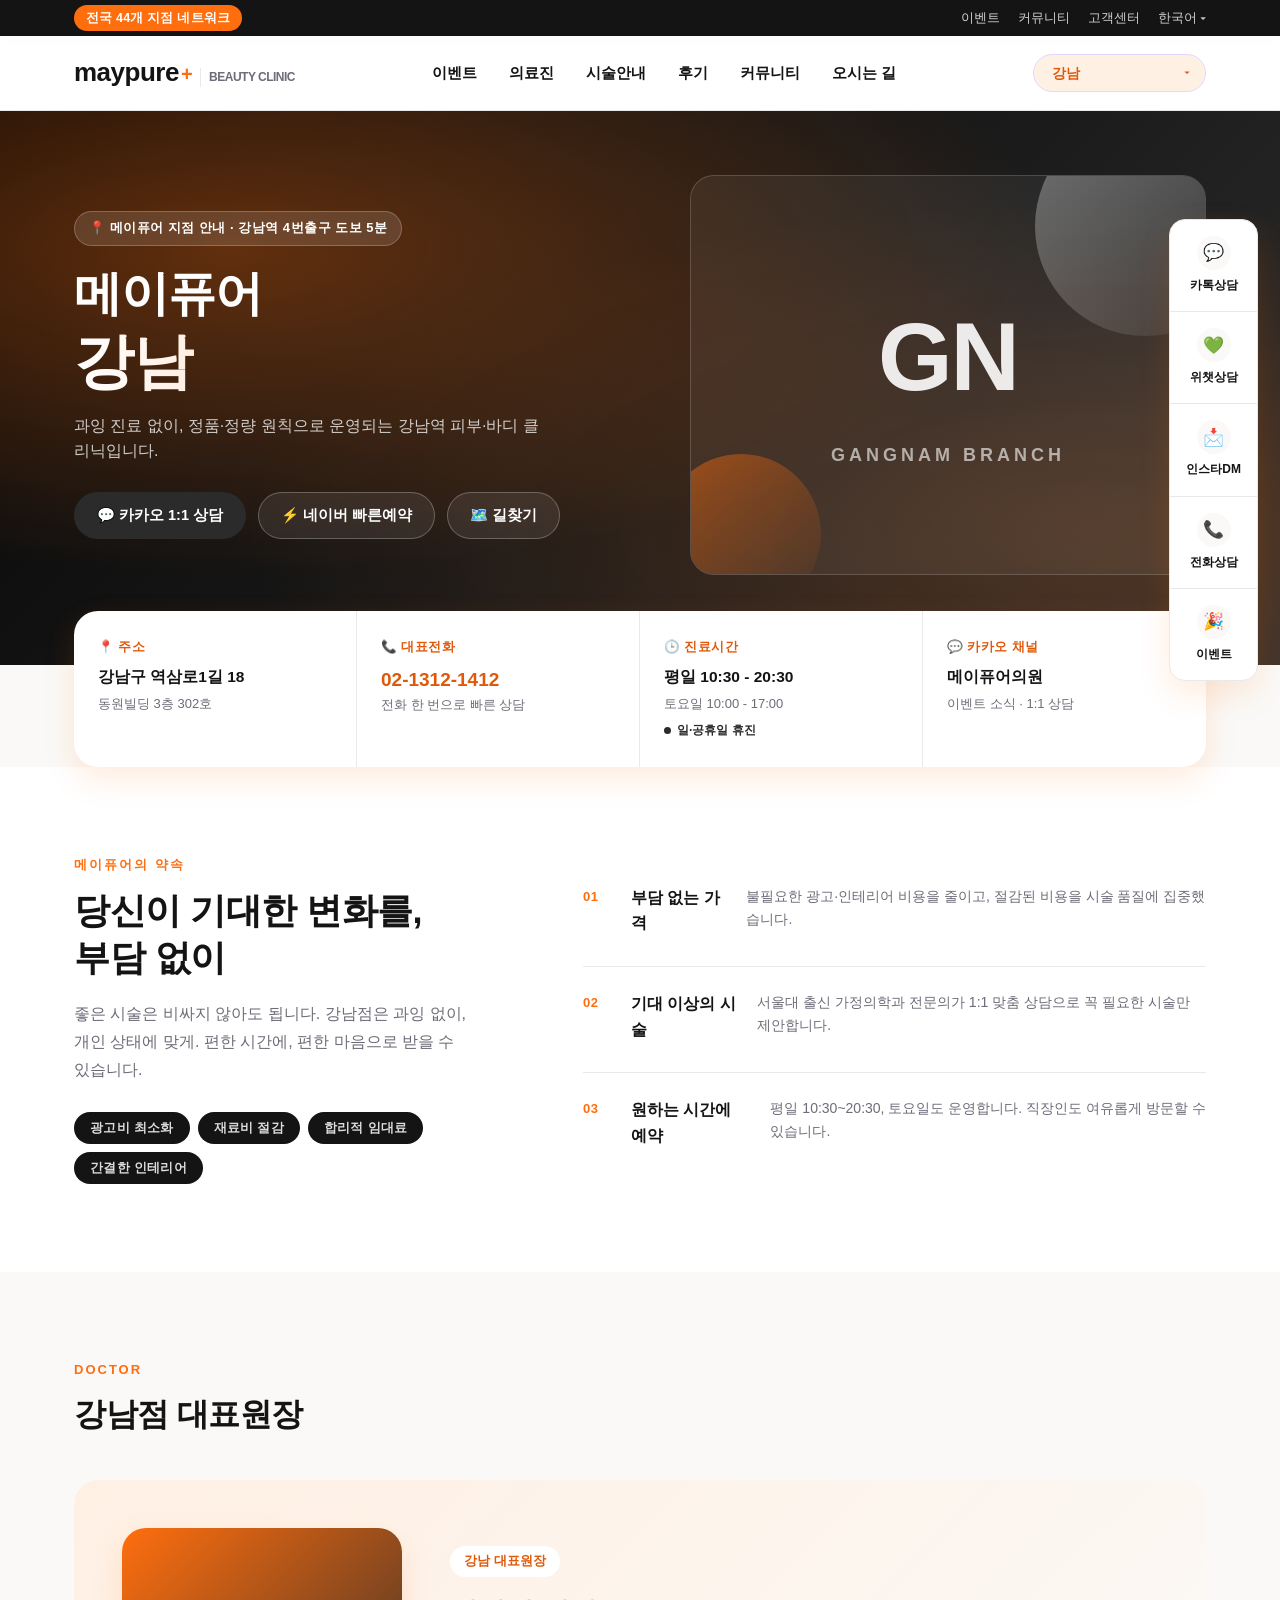
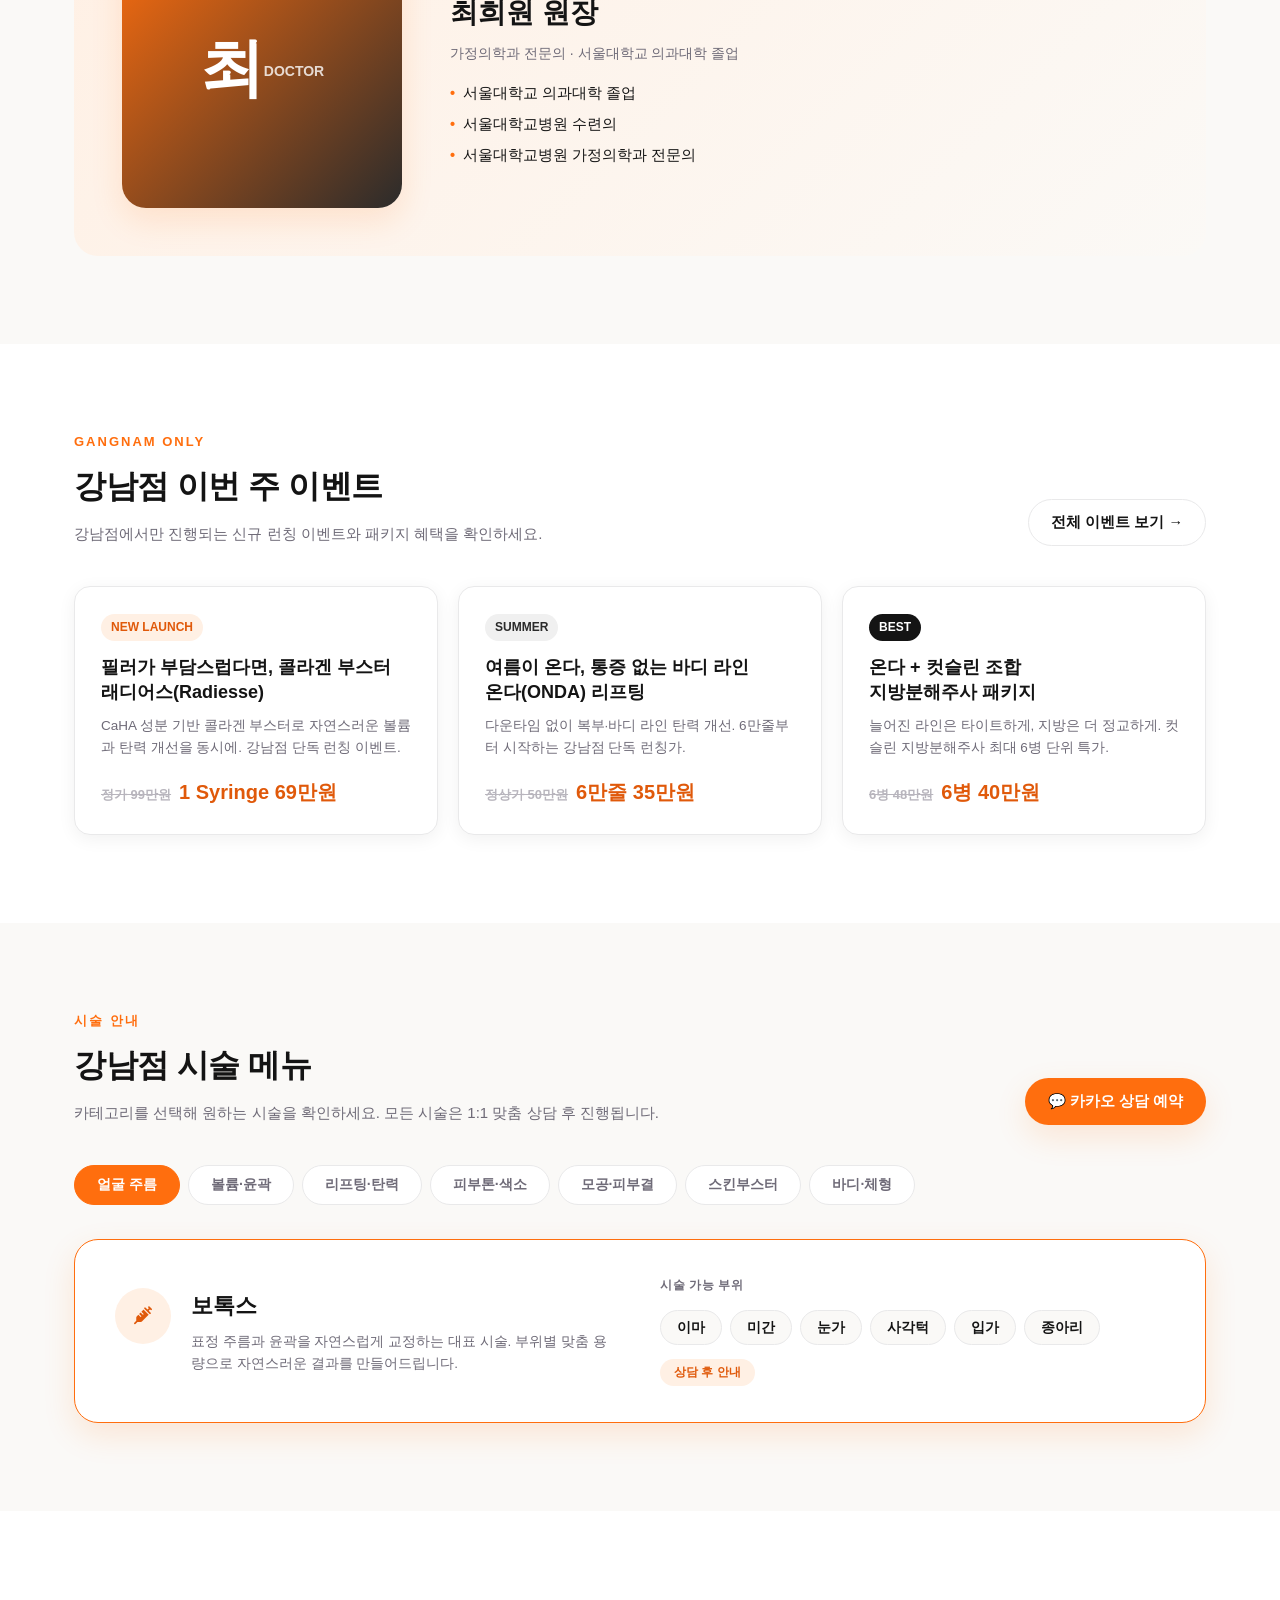
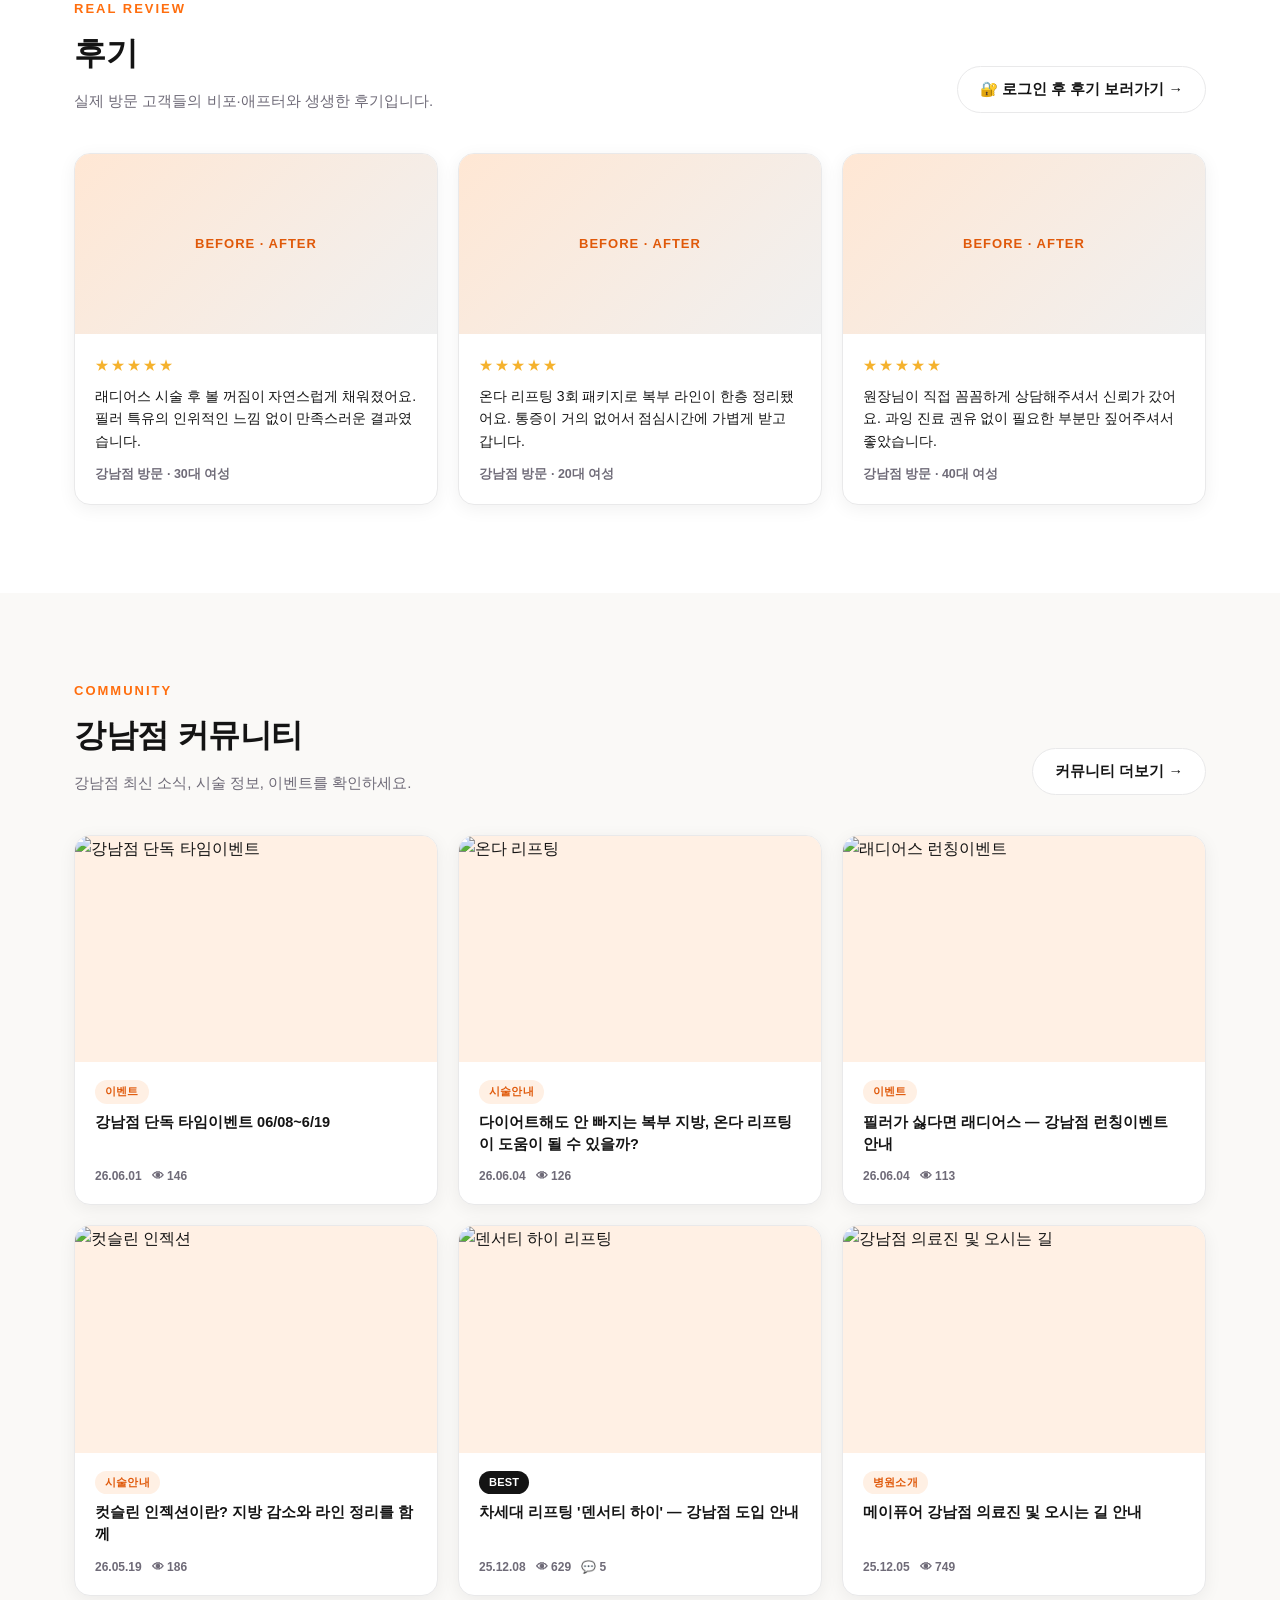
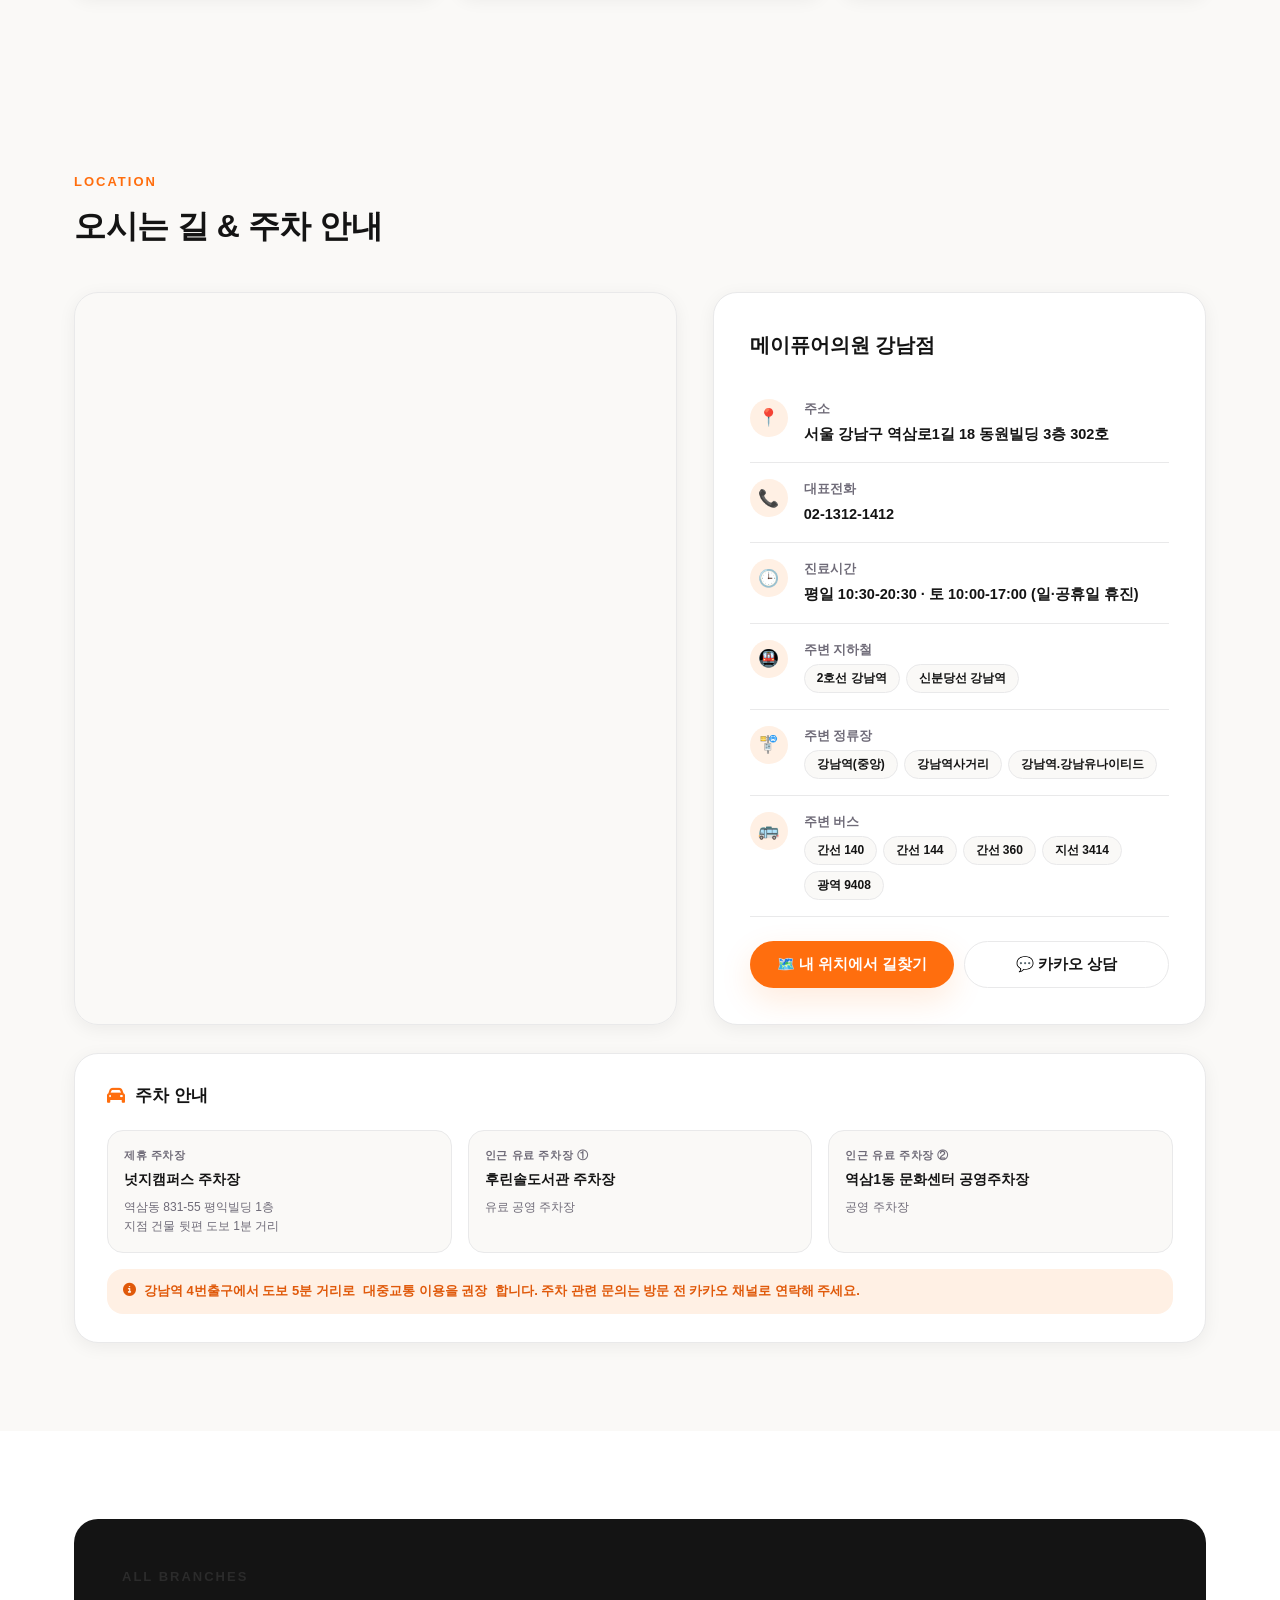
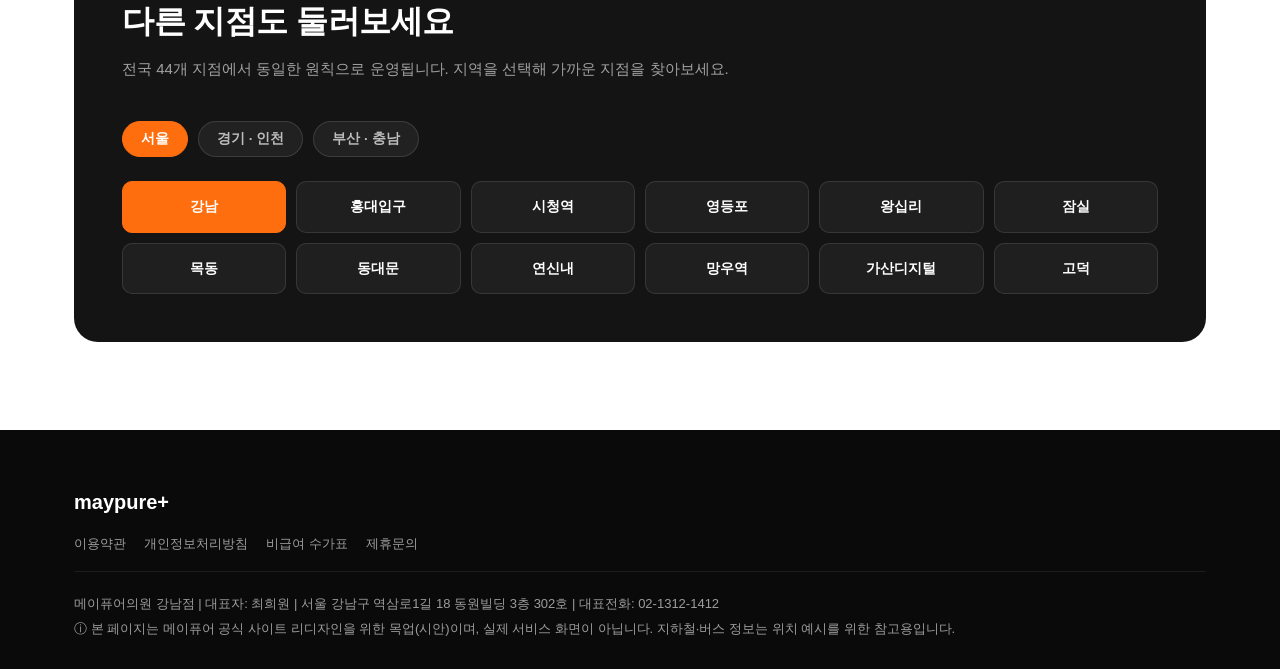
==== gangnam_v4.html @ c97f20d7 "Add maypure Gangnam branch homepage v4" ====
<!DOCTYPE html>
<html lang="ko">
<head>
<meta charset="UTF-8">
<meta name="viewport" content="width=device-width, initial-scale=1.0">
<title>메이퓨어 강남 | maypure+ 지점 안내 (v4)</title>
<link rel="stylesheet" href="https://cdn.jsdelivr.net/gh/orioncactus/pretendard@v1.3.9/dist/web/static/pretendard.css">
<link rel="stylesheet" href="styles.css">
<link rel="stylesheet" href="https://cdnjs.cloudflare.com/ajax/libs/font-awesome/6.5.0/css/all.min.css">
</head>
<body>
<!-- TOP BAR -->
<div class="topbar">
  <div class="wrap">
    <span class="tag">전국 44개 지점 네트워크</span>
    <div class="links">
      <a href="#">이벤트</a>
      <a href="https://www.maypureclinic.com/community/gangnam" target="_blank">커뮤니티</a>
      <a href="#">고객센터</a>
      <a href="#">한국어 ▾</a>
    </div>
  </div>
</div>

<!-- HEADER -->
<header class="site-header">
  <div class="wrap header-inner">
    <a href="https://www.maypureclinic.com/" class="logo">maypure<span class="plus">+</span><small>BEAUTY CLINIC</small></a>
    <nav class="main-nav">
      <a href="#events">이벤트</a>
      <a href="#doctor">의료진</a>
      <a href="#treatments">시술안내</a>
      <a href="#reviews">후기</a>
      <a href="#community">커뮤니티</a>
      <a href="#location">오시는 길</a>
    </nav>
    <div class="header-actions">
      <div class="branch-switcher">
        <select onchange="if(this.value) location.href=this.value;">
          <option value="">강남점 ▾ 다른 지점</option>
          <optgroup label="서울">
            <option value="gangnam_v4.html" selected>강남</option>
            <option value="hongdae_v3.html">홍대입구</option>
            <option value="#">시청역</option>
            <option value="#">영등포</option>
            <option value="#">왕십리</option>
            <option value="#">잠실</option>
            <option value="#">목동</option>
            <option value="#">동대문</option>
            <option value="#">연신내</option>
          </optgroup>
          <optgroup label="경기/인천">
            <option value="#">야탑</option>
            <option value="#">수지</option>
            <option value="#">광교</option>
            <option value="#">하남</option>
          </optgroup>
          <optgroup label="부산 · 충남">
            <option value="#">부산덕천</option>
            <option value="#">천안</option>
          </optgroup>
        </select>
      </div>
    </div>
  </div>
</header>

<!-- SIDE FLOATING ACTION BAR -->
<div class="side-fab">
  <a href="#" class="side-fab-item">
    <span class="side-fab-icon">💬</span>
    <span>카톡상담</span>
  </a>
  <a href="#" class="side-fab-item">
    <span class="side-fab-icon">💚</span>
    <span>위챗상담</span>
  </a>
  <a href="#" class="side-fab-item">
    <span class="side-fab-icon">📩</span>
    <span>인스타DM</span>
  </a>
  <a href="tel:02-1312-1412" class="side-fab-item">
    <span class="side-fab-icon">📞</span>
    <span>전화상담</span>
  </a>
  <a href="#events" class="side-fab-item">
    <span class="side-fab-icon">🎉</span>
    <span>이벤트</span>
  </a>
</div>

<!-- HERO -->
<section class="hero" style="padding-top:64px; padding-bottom:0;">
  <div class="wrap">
    <div>
      <span class="hero-eyebrow">📍 메이퓨어 지점 안내 · 강남역 4번출구 도보 5분</span>
      <h1>메이퓨어<span class="branch-name">강남</span></h1>
      <p class="sub">과잉 진료 없이, 정품·정량 원칙으로 운영되는 강남역 피부·바디 클리닉입니다.</p>
      <div class="hero-cta">
        <a href="#" class="btn btn-mint">💬 카카오 1:1 상담</a>
        <a href="#" class="btn btn-outline" style="background:rgba(255,255,255,.08); color:#fff; border-color:rgba(255,255,255,.25);">⚡ 네이버 빠른예약</a>
        <a href="#location" class="btn btn-outline" style="background:rgba(255,255,255,.08); color:#fff; border-color:rgba(255,255,255,.25);">🗺️ 길찾기</a>
      </div>
    </div>
    <div class="hero-visual">
      <div class="blob b1"></div>
      <div class="blob b2"></div>
      <div class="mark">GN<small>GANGNAM BRANCH</small></div>
    </div>
  </div>
</section>

<!-- QUICK INFO -->
<div class="wrap quick-info">
  <div class="grid">
    <div class="item">
      <div class="label">📍 주소</div>
      <div class="value">강남구 역삼로1길 18</div>
      <div class="desc">동원빌딩 3층 302호</div>
    </div>
    <div class="item">
      <div class="label">📞 대표전화</div>
      <a class="value tel" href="tel:02-1312-1412">02-1312-1412</a>
      <div class="desc">전화 한 번으로 빠른 상담</div>
    </div>
    <div class="item">
      <div class="label">🕒 진료시간</div>
      <div class="value">평일 10:30 - 20:30</div>
      <div class="desc">토요일 10:00 - 17:00</div>
      <div class="status"><span class="dot"></span> 일·공휴일 휴진</div>
    </div>
    <div class="item">
      <div class="label">💬 카카오 채널</div>
      <div class="value">메이퓨어의원</div>
      <div class="desc">이벤트 소식 · 1:1 상담</div>
    </div>
  </div>
</div>

<!-- PHILOSOPHY -->
<section class="alt philosophy-section">
  <div class="wrap">
    <div class="philosophy-inner">
      <div class="philosophy-text">
        <span class="eyebrow">메이퓨어의 약속</span>
        <h2>당신이 기대한 변화를,<br>부담 없이</h2>
        <p>좋은 시술은 비싸지 않아도 됩니다. 강남점은 과잉 없이, 개인 상태에 맞게. 편한 시간에, 편한 마음으로 받을 수 있습니다.</p>
        <div class="philosophy-values">
          <span class="phil-tag">광고비 최소화</span>
          <span class="phil-tag">재료비 절감</span>
          <span class="phil-tag">합리적 임대료</span>
          <span class="phil-tag">간결한 인테리어</span>
        </div>
      </div>
      <div class="philosophy-pillars">
        <div class="pillar">
          <span class="pillar-num">01</span>
          <h4>부담 없는 가격</h4>
          <p>불필요한 광고·인테리어 비용을 줄이고, 절감된 비용을 시술 품질에 집중했습니다.</p>
        </div>
        <div class="pillar">
          <span class="pillar-num">02</span>
          <h4>기대 이상의 시술</h4>
          <p>서울대 출신 가정의학과 전문의가 1:1 맞춤 상담으로 꼭 필요한 시술만 제안합니다.</p>
        </div>
        <div class="pillar">
          <span class="pillar-num">03</span>
          <h4>원하는 시간에 예약</h4>
          <p>평일 10:30~20:30, 토요일도 운영합니다. 직장인도 여유롭게 방문할 수 있습니다.</p>
        </div>
      </div>
    </div>
  </div>
</section>

<!-- DOCTOR -->
<section id="doctor">
  <div class="wrap">
    <div class="section-head">
      <div>
        <span class="eyebrow">Doctor</span>
        <h2>강남점 대표원장</h2>
      </div>
    </div>
    <div class="doctor-block">
      <div class="doctor-photo">최<small style="font-size:14px; font-weight:700; opacity:.8; margin-top:6px;">DOCTOR</small></div>
      <div class="doctor-info">
        <span class="role">강남 대표원장</span>
        <h3>최희원 원장</h3>
        <div class="sub">가정의학과 전문의 · 서울대학교 의과대학 졸업</div>
        <ul>
          <li>서울대학교 의과대학 졸업</li>
          <li>서울대학교병원 수련의</li>
          <li>서울대학교병원 가정의학과 전문의</li>
        </ul>
      </div>
    </div>
  </div>
</section>

<!-- BRANCH EVENTS -->
<section class="alt" id="events">
  <div class="wrap">
    <div class="section-head">
      <div>
        <span class="eyebrow">Gangnam Only</span>
        <h2>강남점 이번 주 이벤트</h2>
        <p>강남점에서만 진행되는 신규 런칭 이벤트와 패키지 혜택을 확인하세요.</p>
      </div>
      <a href="https://www.maypureclinic.com/community/gangnam" target="_blank" class="btn btn-outline">전체 이벤트 보기 →</a>
    </div>
    <div class="events-grid">
      <div class="event-card">
        <span class="badge badge-purple">NEW LAUNCH</span>
        <h3>필러가 부담스럽다면, 콜라겐 부스터<br>래디어스(Radiesse)</h3>
        <p>CaHA 성분 기반 콜라겐 부스터로 자연스러운 볼륨과 탄력 개선을 동시에. 강남점 단독 런칭 이벤트.</p>
        <div class="price"><span class="old">정가 99만원</span><span class="new">1 Syringe 69만원</span></div>
      </div>
      <div class="event-card">
        <span class="badge badge-mint">SUMMER</span>
        <h3>여름이 온다, 통증 없는 바디 라인<br>온다(ONDA) 리프팅</h3>
        <p>다운타임 없이 복부·바디 라인 탄력 개선. 6만줄부터 시작하는 강남점 단독 런칭가.</p>
        <div class="price"><span class="old">정상가 50만원</span><span class="new">6만줄 35만원</span></div>
      </div>
      <div class="event-card">
        <span class="badge badge-dark">BEST</span>
        <h3>온다 + 컷슬린 조합<br>지방분해주사 패키지</h3>
        <p>늘어진 라인은 타이트하게, 지방은 더 정교하게. 컷슬린 지방분해주사 최대 6병 단위 특가.</p>
        <div class="price"><span class="old">6병 48만원</span><span class="new">6병 40만원</span></div>
      </div>
    </div>
  </div>
</section>

<!-- TREATMENTS v4 — 7탭 -->
<section id="treatments">
  <div class="wrap">
    <div class="section-head">
      <div>
        <span class="eyebrow">시술 안내</span>
        <h2>강남점 시술 메뉴</h2>
        <p>카테고리를 선택해 원하는 시술을 확인하세요. 모든 시술은 1:1 맞춤 상담 후 진행됩니다.</p>
      </div>
      <a href="#" class="btn btn-primary">💬 카카오 상담 예약</a>
    </div>

    <!-- 탭 바 -->
    <div class="tx-tabs-bar">
      <button class="tx-tab-btn active" onclick="showTxTab('wrinkle', this)">얼굴 주름</button>
      <button class="tx-tab-btn" onclick="showTxTab('volume', this)">볼륨·윤곽</button>
      <button class="tx-tab-btn" onclick="showTxTab('lifting', this)">리프팅·탄력</button>
      <button class="tx-tab-btn" onclick="showTxTab('pigment', this)">피부톤·색소</button>
      <button class="tx-tab-btn" onclick="showTxTab('pore', this)">모공·피부결</button>
      <button class="tx-tab-btn" onclick="showTxTab('booster', this)">스킨부스터</button>
      <button class="tx-tab-btn" onclick="showTxTab('body', this)">바디·체형</button>
    </div>

    <!-- 탭 ① 얼굴 주름 -->
    <div class="tx-tab-pane active" id="txpane-wrinkle">
      <div class="tx-botox-card">
        <div class="tx-botox-left">
          <div class="tx-v4-icon"><i class="fa-solid fa-syringe"></i></div>
          <div>
            <h4>보톡스</h4>
            <p class="tx-v4-desc">표정 주름과 윤곽을 자연스럽게 교정하는 대표 시술. 부위별 맞춤 용량으로 자연스러운 결과를 만들어드립니다.</p>
          </div>
        </div>
        <div class="tx-botox-right">
          <p class="tx-botox-label">시술 가능 부위</p>
          <div class="tx-botox-areas">
            <span>이마</span><span>미간</span><span>눈가</span>
            <span>사각턱</span><span>입가</span><span>종아리</span>
          </div>
          <span class="tx-v4-price">상담 후 안내</span>
        </div>
      </div>
    </div>

    <!-- 탭 ② 볼륨·윤곽 -->
    <div class="tx-tab-pane" id="txpane-volume">
      <div class="tx-v4-grid tx-v4-grid-2">
        <div class="tx-v4-card">
          <div class="tx-v4-icon"><i class="fa-solid fa-syringe"></i></div>
          <h4>필러</h4>
          <p class="tx-v4-desc">꺼진 볼·팔자·입술 부위에 히알루론산 필러로 자연스러운 볼륨을 채우는 시술</p>
          <span class="tx-v4-price">상담 후 안내</span>
        </div>
        <div class="tx-v4-card">
          <div class="tx-v4-icon"><i class="fa-solid fa-star"></i></div>
          <h4>리비콜</h4>
          <p class="tx-v4-desc">피부 속 콜라겐 생성을 자극해 볼륨과 탄력을 동시에 개선하는 콜라겐 부스터</p>
          <span class="tx-v4-price">69만원부터</span>
        </div>
      </div>
    </div>

    <!-- 탭 ③ 리프팅·탄력 -->
    <div class="tx-tab-pane" id="txpane-lifting">
      <div class="tx-v4-grid tx-v4-grid-3">
        <div class="tx-v4-card">
          <div class="tx-v4-icon"><i class="fa-solid fa-wifi"></i></div>
          <h4>덴서티</h4>
          <p class="tx-v4-desc">고주파 에너지로 피부 깊은 층을 자극해 처짐을 개선하는 고주파 리프팅</p>
          <span class="tx-v4-price">35만원부터</span>
        </div>
        <div class="tx-v4-card">
          <div class="tx-v4-icon"><i class="fa-solid fa-angles-up"></i></div>
          <h4>슈링크</h4>
          <p class="tx-v4-desc">초음파(HIFU)로 SMAS층까지 타이트닝해 얼굴 윤곽을 끌어올리는 리프팅 시술</p>
          <span class="tx-v4-price">상담 후 안내</span>
        </div>
        <div class="tx-v4-card">
          <div class="tx-v4-icon"><i class="fa-solid fa-bolt"></i></div>
          <h4>인모드</h4>
          <p class="tx-v4-desc">고주파로 얼굴 지방층과 진피를 동시에 자극해 윤곽을 리모델링하는 시술</p>
          <span class="tx-v4-price">상담 후 안내</span>
        </div>
      </div>
    </div>

    <!-- 탭 ④ 피부톤·색소 -->
    <div class="tx-tab-pane" id="txpane-pigment">
      <div class="tx-v4-grid tx-v4-grid-3">
        <div class="tx-v4-card">
          <div class="tx-v4-icon"><i class="fa-solid fa-circle-dot"></i></div>
          <h4>피코레이저</h4>
          <p class="tx-v4-desc">초단파 레이저로 기미·잡티·색소를 빠르고 정밀하게 분해하는 시술</p>
          <span class="tx-v4-price">상담 후 안내</span>
        </div>
        <div class="tx-v4-card">
          <div class="tx-v4-icon"><i class="fa-solid fa-sun"></i></div>
          <h4>레이저토닝</h4>
          <p class="tx-v4-desc">저출력 레이저로 칙칙한 피부톤을 균일하고 맑게 개선하는 시술</p>
          <span class="tx-v4-price">상담 후 안내</span>
        </div>
        <div class="tx-v4-card">
          <div class="tx-v4-icon"><i class="fa-solid fa-layer-group"></i></div>
          <h4>색소침착 치료 프로그램</h4>
          <p class="tx-v4-desc">피부 타입에 맞춰 복합 레이저를 조합한 색소 집중 케어 프로그램</p>
          <span class="tx-v4-price">상담 후 설계</span>
        </div>
      </div>
    </div>

    <!-- 탭 ⑤ 모공·피부결 -->
    <div class="tx-tab-pane" id="txpane-pore">
      <div class="tx-v4-grid">
        <div class="tx-v4-card">
          <div class="tx-v4-icon"><i class="fa-solid fa-water"></i></div>
          <h4>LDM</h4>
          <p class="tx-v4-desc">초음파로 피부 깊은 층을 자극해 피부결과 탄력을 동시에 개선하는 시술</p>
          <span class="tx-v4-price">상담 후 안내</span>
        </div>
        <div class="tx-v4-card">
          <div class="tx-v4-icon"><i class="fa-solid fa-grip"></i></div>
          <h4>피코프락셀</h4>
          <p class="tx-v4-desc">피코 레이저로 모공을 조이고 피부 재생을 촉진하는 피부결 개선 시술</p>
          <span class="tx-v4-price">상담 후 안내</span>
        </div>
        <div class="tx-v4-card">
          <div class="tx-v4-icon"><i class="fa-solid fa-leaf"></i></div>
          <h4>카프리</h4>
          <p class="tx-v4-desc">복합 에너지로 여드름과 모공을 동시에 케어하는 피부결 개선 시술</p>
          <span class="tx-v4-price">상담 후 안내</span>
        </div>
        <div class="tx-v4-card">
          <div class="tx-v4-icon"><i class="fa-solid fa-rotate"></i></div>
          <h4>라라필</h4>
          <p class="tx-v4-desc">저자극 에너지로 민감한 피부를 천천히 리빌딩하는 피부 재건 시술</p>
          <span class="tx-v4-price">상담 후 안내</span>
        </div>
      </div>
    </div>

    <!-- 탭 ⑥ 스킨부스터 -->
    <div class="tx-tab-pane" id="txpane-booster">
      <div class="tx-booster-grid">
        <div class="tx-booster-card">
          <div class="tx-v4-icon"><i class="fa-solid fa-droplet"></i></div>
          <h4>리비힐 샤이닝</h4>
          <p class="tx-v4-desc">즉각적인 광채와 수분 개선을 위한 히알루론산 피부 부스터</p>
          <span class="tx-v4-price">상담 후 안내</span>
        </div>
        <div class="tx-booster-card">
          <div class="tx-v4-icon"><i class="fa-solid fa-droplet"></i></div>
          <h4>리비힐 엘라스틱</h4>
          <p class="tx-v4-desc">피부 탄력과 밀도를 높이는 콜라겐 생성 촉진 부스터</p>
          <span class="tx-v4-price">상담 후 안내</span>
        </div>
        <div class="tx-booster-card">
          <div class="tx-v4-icon"><i class="fa-solid fa-droplet"></i></div>
          <h4>리비힐 엑소좀</h4>
          <p class="tx-v4-desc">엑소좀 성분으로 피부 재생과 장벽 강화를 동시에 돕는 부스터</p>
          <span class="tx-v4-price">상담 후 안내</span>
        </div>
        <div class="tx-booster-card">
          <div class="tx-v4-icon"><i class="fa-solid fa-sun"></i></div>
          <h4>멜라듀스</h4>
          <p class="tx-v4-desc">미백·색소 개선에 특화된 피부 톤업 부스터</p>
          <span class="tx-v4-price">상담 후 안내</span>
        </div>
        <div class="tx-booster-card">
          <div class="tx-v4-icon"><i class="fa-solid fa-droplet"></i></div>
          <h4>리투오</h4>
          <p class="tx-v4-desc">보습과 피부 재생을 동시에 케어하는 멀티 기능 부스터</p>
          <span class="tx-v4-price">상담 후 안내</span>
        </div>
        <div class="tx-booster-card">
          <div class="tx-v4-icon"><i class="fa-solid fa-star"></i></div>
          <h4>비타란</h4>
          <p class="tx-v4-desc">비타민 복합 성분으로 피부 활력과 광채를 높이는 부스터</p>
          <span class="tx-v4-price">상담 후 안내</span>
        </div>
        <div class="tx-booster-card">
          <div class="tx-v4-icon"><i class="fa-solid fa-rotate"></i></div>
          <h4>셀르디엠</h4>
          <p class="tx-v4-desc">콜라겐 합성을 촉진하고 안티에이징 효과를 주는 피부 부스터</p>
          <span class="tx-v4-price">상담 후 안내</span>
        </div>
      </div>
    </div>

    <!-- 탭 ⑦ 바디·체형 -->
    <div class="tx-tab-pane" id="txpane-body">
      <div class="tx-v4-grid tx-v4-grid-3">
        <div class="tx-v4-card">
          <div class="tx-v4-icon"><i class="fa-solid fa-person"></i></div>
          <h4>바디 인모드</h4>
          <p class="tx-v4-desc">고주파로 복부·팔·허벅지 등 바디 라인을 타이트하게 리모델링하는 시술</p>
          <span class="tx-v4-price">상담 후 안내</span>
        </div>
        <div class="tx-v4-card">
          <div class="tx-v4-icon"><i class="fa-solid fa-syringe"></i></div>
          <h4>컷슬린</h4>
          <p class="tx-v4-desc">지방 세포를 분해하고 라인을 정교하게 정리하는 지방분해 주사</p>
          <span class="tx-v4-price">40만원부터</span>
        </div>
        <div class="tx-v4-card">
          <div class="tx-v4-icon"><i class="fa-solid fa-head-side"></i></div>
          <h4>판토딜</h4>
          <p class="tx-v4-desc">두피 혈액순환을 개선하고 모발 성장을 돕는 두피·모발 케어 시술</p>
          <span class="tx-v4-price">상담 후 안내</span>
        </div>
      </div>
    </div>

  </div>
</section>

<!-- REVIEWS -->
<section class="alt" id="reviews">
  <div class="wrap">
    <div class="section-head">
      <div>
        <span class="eyebrow">Real Review</span>
        <h2>후기</h2>
        <p>실제 방문 고객들의 비포·애프터와 생생한 후기입니다.</p>
      </div>
      <a href="https://www.maypureclinic.com/community/gangnam" target="_blank" class="btn btn-outline">🔐 로그인 후 후기 보러가기 →</a>
    </div>
    <div class="review-grid">
      <div class="review-card">
        <div class="review-media">BEFORE · AFTER</div>
        <div class="review-body">
          <div class="review-stars">★★★★★</div>
          <p>래디어스 시술 후 볼 꺼짐이 자연스럽게 채워졌어요. 필러 특유의 인위적인 느낌 없이 만족스러운 결과였습니다.</p>
          <div class="review-name">강남점 방문 · 30대 여성</div>
        </div>
      </div>
      <div class="review-card">
        <div class="review-media">BEFORE · AFTER</div>
        <div class="review-body">
          <div class="review-stars">★★★★★</div>
          <p>온다 리프팅 3회 패키지로 복부 라인이 한층 정리됐어요. 통증이 거의 없어서 점심시간에 가볍게 받고 갑니다.</p>
          <div class="review-name">강남점 방문 · 20대 여성</div>
        </div>
      </div>
      <div class="review-card">
        <div class="review-media">BEFORE · AFTER</div>
        <div class="review-body">
          <div class="review-stars">★★★★★</div>
          <p>원장님이 직접 꼼꼼하게 상담해주셔서 신뢰가 갔어요. 과잉 진료 권유 없이 필요한 부분만 짚어주셔서 좋았습니다.</p>
          <div class="review-name">강남점 방문 · 40대 여성</div>
        </div>
      </div>
    </div>
  </div>
</section>

<!-- COMMUNITY -->
<section id="community">
  <div class="wrap">
    <div class="section-head">
      <div>
        <span class="eyebrow">Community</span>
        <h2>강남점 커뮤니티</h2>
        <p>강남점 최신 소식, 시술 정보, 이벤트를 확인하세요.</p>
      </div>
      <a href="https://www.maypureclinic.com/community/gangnam" target="_blank" class="btn btn-outline">커뮤니티 더보기 →</a>
    </div>
    <div class="community-grid">
      <a href="https://www.maypureclinic.com/community/gangnam" target="_blank" class="community-card">
        <div class="community-card-img">
          <img src="https://media.nudge-community.com/10395633?w=480&h=300&format=webp" alt="강남점 단독 타임이벤트" loading="lazy">
        </div>
        <div class="community-card-body">
          <span class="comm-badge">이벤트</span>
          <h4>강남점 단독 타임이벤트 06/08~6/19</h4>
          <div class="comm-meta"><span class="comm-date">26.06.01</span><span class="comm-views">👁 146</span></div>
        </div>
      </a>
      <a href="https://www.maypureclinic.com/community/gangnam" target="_blank" class="community-card">
        <div class="community-card-img">
          <img src="https://media.nudge-community.com/10386276?w=480&h=300&format=webp" alt="온다 리프팅" loading="lazy">
        </div>
        <div class="community-card-body">
          <span class="comm-badge">시술안내</span>
          <h4>다이어트해도 안 빠지는 복부 지방, 온다 리프팅이 도움이 될 수 있을까?</h4>
          <div class="comm-meta"><span class="comm-date">26.06.04</span><span class="comm-views">👁 126</span></div>
        </div>
      </a>
      <a href="https://www.maypureclinic.com/community/gangnam" target="_blank" class="community-card">
        <div class="community-card-img">
          <img src="https://media.nudge-community.com/10389370?w=480&h=300&format=webp" alt="래디어스 런칭이벤트" loading="lazy">
        </div>
        <div class="community-card-body">
          <span class="comm-badge">이벤트</span>
          <h4>필러가 싫다면 래디어스 — 강남점 런칭이벤트 안내</h4>
          <div class="comm-meta"><span class="comm-date">26.06.04</span><span class="comm-views">👁 113</span></div>
        </div>
      </a>
      <a href="https://www.maypureclinic.com/community/gangnam" target="_blank" class="community-card">
        <div class="community-card-img">
          <img src="https://media.nudge-community.com/10340681?w=480&h=300&format=webp" alt="컷슬린 인젝션" loading="lazy">
        </div>
        <div class="community-card-body">
          <span class="comm-badge">시술안내</span>
          <h4>컷슬린 인젝션이란? 지방 감소와 라인 정리를 함께</h4>
          <div class="comm-meta"><span class="comm-date">26.05.19</span><span class="comm-views">👁 186</span></div>
        </div>
      </a>
      <a href="https://www.maypureclinic.com/community/gangnam" target="_blank" class="community-card">
        <div class="community-card-img">
          <img src="https://media.nudge-community.com/9769734?w=480&h=300&format=webp" alt="덴서티 하이 리프팅" loading="lazy">
        </div>
        <div class="community-card-body">
          <span class="comm-badge comm-badge-best">BEST</span>
          <h4>차세대 리프팅 '덴서티 하이' — 강남점 도입 안내</h4>
          <div class="comm-meta"><span class="comm-date">25.12.08</span><span class="comm-views">👁 629</span><span class="comm-comments">💬 5</span></div>
        </div>
      </a>
      <a href="https://www.maypureclinic.com/community/gangnam" target="_blank" class="community-card">
        <div class="community-card-img">
          <img src="https://media.nudge-community.com/9760478?w=480&h=300&format=webp" alt="강남점 의료진 및 오시는 길" loading="lazy">
        </div>
        <div class="community-card-body">
          <span class="comm-badge">병원소개</span>
          <h4>메이퓨어 강남점 의료진 및 오시는 길 안내</h4>
          <div class="comm-meta"><span class="comm-date">25.12.05</span><span class="comm-views">👁 749</span></div>
        </div>
      </a>
    </div>
  </div>
</section>

<!-- LOCATION -->
<section id="location">
  <div class="wrap">
    <div class="section-head">
      <div>
        <span class="eyebrow">Location</span>
        <h2>오시는 길 &amp; 주차 안내</h2>
      </div>
    </div>
    <div class="location-block">
      <div class="map-frame">
        <iframe src="https://www.google.com/maps?q=%EC%84%9C%EC%9A%B8%20%EA%B0%95%EB%82%A8%EA%B5%AC%20%EC%97%AD%EC%82%BC%EB%A1%9C1%EA%B8%B8%2018&output=embed" loading="lazy" allowfullscreen></iframe>
      </div>
      <div class="location-info">
        <h3>메이퓨어의원 강남점</h3>
        <div class="info-row">
          <div class="ico">📍</div>
          <div class="txt"><div class="k">주소</div><div class="v">서울 강남구 역삼로1길 18 동원빌딩 3층 302호</div></div>
        </div>
        <div class="info-row">
          <div class="ico">📞</div>
          <div class="txt"><div class="k">대표전화</div><div class="v">02-1312-1412</div></div>
        </div>
        <div class="info-row">
          <div class="ico">🕒</div>
          <div class="txt"><div class="k">진료시간</div><div class="v">평일 10:30-20:30 · 토 10:00-17:00 (일·공휴일 휴진)</div></div>
        </div>
        <div class="info-row">
          <div class="ico">🚇</div>
          <div class="txt">
            <div class="k">주변 지하철</div>
            <div class="transit-tags">
              <span class="transit-tag">2호선 강남역</span>
              <span class="transit-tag">신분당선 강남역</span>
            </div>
          </div>
        </div>
        <div class="info-row">
          <div class="ico">🚏</div>
          <div class="txt">
            <div class="k">주변 정류장</div>
            <div class="transit-tags">
              <span class="transit-tag">강남역(중앙)</span>
              <span class="transit-tag">강남역사거리</span>
              <span class="transit-tag">강남역.강남유나이티드</span>
            </div>
          </div>
        </div>
        <div class="info-row">
          <div class="ico">🚌</div>
          <div class="txt">
            <div class="k">주변 버스</div>
            <div class="transit-tags">
              <span class="transit-tag">간선 140</span>
              <span class="transit-tag">간선 144</span>
              <span class="transit-tag">간선 360</span>
              <span class="transit-tag">지선 3414</span>
              <span class="transit-tag">광역 9408</span>
            </div>
          </div>
        </div>
        <div class="actions">
          <a href="#" class="btn btn-primary btn-block">🗺️ 내 위치에서 길찾기</a>
          <a href="#" class="btn btn-outline btn-block">💬 카카오 상담</a>
        </div>
      </div>
    </div>

    <!-- 주차 안내 카드 -->
    <div class="parking-card">
      <div class="parking-card-head">
        <i class="fa-solid fa-car"></i>
        <h4>주차 안내</h4>
      </div>
      <div class="parking-grid">
        <div class="parking-item">
          <span class="parking-item-label">제휴 주차장</span>
          <span class="parking-item-value">넛지캠퍼스 주차장</span>
          <span class="parking-item-note">역삼동 831-55 평익빌딩 1층<br>지점 건물 뒷편 도보 1분 거리</span>
        </div>
        <div class="parking-item">
          <span class="parking-item-label">인근 유료 주차장 ①</span>
          <span class="parking-item-value">후린솔도서관 주차장</span>
          <span class="parking-item-note">유료 공영 주차장</span>
        </div>
        <div class="parking-item">
          <span class="parking-item-label">인근 유료 주차장 ②</span>
          <span class="parking-item-value">역삼1동 문화센터 공영주차장</span>
          <span class="parking-item-note">공영 주차장</span>
        </div>
      </div>
      <div class="parking-notice">
        <i class="fa-solid fa-circle-info"></i>
        강남역 4번출구에서 도보 5분 거리로 <strong>대중교통 이용을 권장</strong>합니다. 주차 관련 문의는 방문 전 카카오 채널로 연락해 주세요.
      </div>
    </div>

  </div>
</section>

<!-- BRANCH EXPLORER -->
<section class="alt">
  <div class="wrap">
    <div class="branch-explorer">
      <div class="section-head">
        <div>
          <span class="eyebrow" style="color:var(--c-mint);">All Branches</span>
          <h2>다른 지점도 둘러보세요</h2>
          <p>전국 44개 지점에서 동일한 원칙으로 운영됩니다. 지역을 선택해 가까운 지점을 찾아보세요.</p>
        </div>
      </div>
      <div class="branch-tabs">
        <button class="active" onclick="showBranchPane('seoul', this)">서울</button>
        <button onclick="showBranchPane('gi', this)">경기 · 인천</button>
        <button onclick="showBranchPane('etc', this)">부산 · 충남</button>
      </div>
      <div class="branch-pane active" id="pane-seoul">
        <div class="branch-chip-grid">
          <a class="branch-chip current" href="gangnam_v4.html">강남</a>
          <a class="branch-chip" href="hongdae_v3.html">홍대입구</a>
          <a class="branch-chip" href="#">시청역</a>
          <a class="branch-chip" href="#">영등포</a>
          <a class="branch-chip" href="#">왕십리</a>
          <a class="branch-chip" href="#">잠실</a>
          <a class="branch-chip" href="#">목동</a>
          <a class="branch-chip" href="#">동대문</a>
          <a class="branch-chip" href="#">연신내</a>
          <a class="branch-chip" href="#">망우역</a>
          <a class="branch-chip" href="#">가산디지털</a>
          <a class="branch-chip" href="#">고덕</a>
        </div>
      </div>
      <div class="branch-pane" id="pane-gi">
        <div class="branch-chip-grid">
          <a class="branch-chip" href="#">야탑</a>
          <a class="branch-chip" href="#">수지</a>
          <a class="branch-chip" href="#">광교</a>
          <a class="branch-chip" href="#">하남</a>
          <a class="branch-chip" href="#">수내</a>
          <a class="branch-chip" href="#">위례중앙</a>
          <a class="branch-chip" href="#">인하대역</a>
          <a class="branch-chip" href="#">인천계양</a>
          <a class="branch-chip" href="#">김포장기</a>
          <a class="branch-chip" href="#">성남태평</a>
          <a class="branch-chip" href="#">구리</a>
          <a class="branch-chip" href="#">수원천천</a>
        </div>
      </div>
      <div class="branch-pane" id="pane-etc">
        <div class="branch-chip-grid">
          <a class="branch-chip" href="#">부산덕천</a>
          <a class="branch-chip" href="#">천안</a>
        </div>
      </div>
    </div>
  </div>
</section>

<!-- FOOTER -->
<footer>
  <div class="wrap">
    <div class="flogo">maypure+</div>
    <div class="flinks">
      <a href="#">이용약관</a>
      <a href="#">개인정보처리방침</a>
      <a href="#">비급여 수가표</a>
      <a href="#">제휴문의</a>
    </div>
    <div class="fline">
      메이퓨어의원 강남점 | 대표자: 최희원 | 서울 강남구 역삼로1길 18 동원빌딩 3층 302호 | 대표전화: 02-1312-1412<br>
      ⓘ 본 페이지는 메이퓨어 공식 사이트 리디자인을 위한 목업(시안)이며, 실제 서비스 화면이 아닙니다. 지하철·버스 정보는 위치 예시를 위한 참고용입니다.
    </div>
  </div>
</footer>

<!-- MOBILE CTA -->
<div class="mobile-cta">
  <a href="#" class="btn btn-mint btn-block">💬 카카오 상담</a>
  <a href="#" class="btn btn-primary btn-block">⚡ 네이버 빠른예약</a>
</div>

<script>
function showTxTab(id, btn) {
  document.querySelectorAll('.tx-tab-pane').forEach(p => p.classList.remove('active'));
  document.querySelectorAll('.tx-tab-btn').forEach(b => b.classList.remove('active'));
  document.getElementById('txpane-' + id).classList.add('active');
  btn.classList.add('active');
}
function showBranchPane(id, btn) {
  document.querySelectorAll('.branch-pane').forEach(p => p.classList.remove('active'));
  document.querySelectorAll('.branch-tabs button').forEach(b => b.classList.remove('active'));
  document.getElementById('pane-' + id).classList.add('active');
  btn.classList.add('active');
}
</script>
</body>
</html>
---- styles.css ----
/* ==========================================================
   메이퓨어(maypure) 지점별 페이지 — 공통 템플릿 스타일
========================================================== */

:root{
  --c-primary: #FF6E0E;
  --c-primary-dark: #E0590A;
  --c-primary-soft: #FFF0E4;
  --c-mint: #2B2B2B;
  --c-mint-soft: #F0F0F0;
  --c-bg: #FAF9F7;
  --c-card: #FFFFFF;
  --c-dark: #141414;
  --c-gray: #6F6B78;
  --c-gray-light: #B8B5BD;
  --c-line: #E9E9EA;
  --radius-lg: 24px;
  --radius-md: 16px;
  --radius-sm: 10px;
  --shadow-soft: 0 12px 32px rgba(255, 110, 14, 0.14);
  --shadow-card: 0 4px 18px rgba(20, 20, 20, 0.06);
  --container: 1180px;
}

*{ box-sizing: border-box; }
html{ scroll-behavior: smooth; }
body{
  margin:0;
  font-family: 'Pretendard', 'Noto Sans KR', -apple-system, BlinkMacSystemFont, sans-serif;
  color: var(--c-dark);
  background: var(--c-bg);
  line-height: 1.6;
  -webkit-font-smoothing: antialiased;
}
img{ max-width:100%; display:block; }
a{ color:inherit; text-decoration:none; }
ul{ list-style:none; margin:0; padding:0; }
.wrap{ max-width: var(--container); margin:0 auto; padding:0 24px; }

/* ---------------- Top utility bar ---------------- */
.topbar{ background: var(--c-dark); color:#fff; font-size: 12.5px; }
.topbar .wrap{ display:flex; justify-content:space-between; align-items:center; height:36px; }
.topbar .tag{ background: var(--c-primary); border-radius: 99px; padding: 3px 12px; font-weight:600; letter-spacing:.2px; }
.topbar .links{ display:flex; gap:18px; opacity:.8; }

/* ---------------- Header ---------------- */
header.site-header{
  position: sticky; top:0; z-index: 100;
  background: rgba(255,255,255,0.92);
  backdrop-filter: blur(10px);
  border-bottom: 1px solid var(--c-line);
}
.header-inner{ display:flex; align-items:center; justify-content:space-between; height:74px; gap: 24px; }
.logo{ font-size:26px; font-weight:800; letter-spacing:-0.5px; color: var(--c-dark); display:flex; align-items:baseline; gap:2px; }
.logo span.plus{ color: var(--c-primary); font-size:20px; }
.logo small{ font-size:12px; font-weight:600; color: var(--c-gray); margin-left:6px; border-left:1px solid var(--c-line); padding-left:8px; }
nav.main-nav{ display:flex; gap:32px; }
nav.main-nav a{ font-size:15px; font-weight:600; color: var(--c-dark); position:relative; padding: 6px 0; transition: color .15s; }
nav.main-nav a:hover{ color: var(--c-primary); }
.header-actions{ display:flex; align-items:center; gap:12px; }

/* Branch switcher dropdown */
.branch-switcher{ position:relative; }
.branch-switcher select{
  appearance:none; font-family: inherit; font-size:14px; font-weight:700;
  color: var(--c-primary-dark); background: var(--c-primary-soft);
  border: 1px solid #E2D9FA; border-radius: 99px; padding: 10px 36px 10px 18px;
  cursor:pointer; min-width: 168px;
}
.branch-switcher::after{ content:"▾"; position:absolute; right:16px; top:50%; transform:translateY(-50%); color: var(--c-primary-dark); font-size:12px; pointer-events:none; }

.btn{ display:inline-flex; align-items:center; justify-content:center; gap:8px; font-weight:700; font-size:14.5px; border-radius: 99px; padding: 11px 22px; border:1px solid transparent; cursor:pointer; transition: transform .15s, box-shadow .15s, background .15s; white-space: nowrap; }
.btn:hover{ transform: translateY(-1px); }
.btn-primary{ background: var(--c-primary); color:#fff; box-shadow: var(--shadow-soft); }
.btn-primary:hover{ background: var(--c-primary-dark); }
.btn-dark{ background: var(--c-dark); color:#fff; }
.btn-outline{ background:#fff; border-color: var(--c-line); color: var(--c-dark); }
.btn-outline:hover{ border-color: var(--c-primary); color: var(--c-primary); }
.btn-mint{ background: var(--c-mint); color:#fff; }
.btn-sm{ padding: 8px 16px; font-size:13px; }
.btn-block{ width:100%; }

/* ---------------- Hero ---------------- */
.hero{
  position: relative; overflow:hidden;
  background:
    radial-gradient(ellipse at 18% 25%, rgba(255,110,14,.35), transparent 55%),
    radial-gradient(ellipse at 85% 75%, rgba(255,110,14,.18), transparent 55%),
    linear-gradient(135deg, #060606 0%, #1A1A1A 55%, #2E2E2E 100%);
  color:#fff;
  padding: 64px 0 0;
}
.hero .wrap{ display:grid; grid-template-columns: 1.1fr 1fr; gap: 48px; align-items:center; padding-bottom: 90px; }
.hero-eyebrow{ display:inline-flex; align-items:center; gap:8px; font-size:13px; font-weight:700; letter-spacing:.5px; background: rgba(255,255,255,.12); border: 1px solid rgba(255,255,255,.22); border-radius:99px; padding:6px 14px; margin-bottom:18px; }
.hero h1{ font-size: 48px; font-weight:800; line-height:1.25; margin:0 0 14px; letter-spacing:-1px; }
.hero h1 .branch-name{ display:block; font-size:60px; background: linear-gradient(90deg,#fff, #FFB37A); -webkit-background-clip:text; background-clip:text; color:transparent; }
.hero p.sub{ font-size:16px; color: rgba(255,255,255,.78); margin:0 0 28px; max-width:480px; }
.hero-address{ display:flex; align-items:center; gap:10px; font-size:15px; font-weight:600; margin-bottom:30px; color:#fff; }
.hero-address .ico{ font-size:18px; }
.hero-cta{ display:flex; gap:12px; flex-wrap:wrap; }
.hero-visual{ position:relative; border-radius: var(--radius-lg); background: rgba(255,255,255,.06); border: 1px solid rgba(255,255,255,.16); aspect-ratio: 4/3.1; display:flex; align-items:center; justify-content:center; overflow:hidden; }
.hero-visual .blob{ position:absolute; border-radius:50%; background: linear-gradient(135deg, rgba(255,255,255,.35), rgba(255,255,255,0)); }
.hero-visual .blob.b1{ width:220px; height:220px; top:-60px; right:-50px; }
.hero-visual .blob.b2{ width:160px; height:160px; bottom:-40px; left:-30px; background:linear-gradient(135deg, rgba(255,110,14,.5), rgba(255,110,14,0)); }
.hero-visual .mark{ font-size: 96px; font-weight:800; color: rgba(255,255,255,.9); letter-spacing:-2px; text-align:center; z-index:1; }
.hero-visual .mark small{ display:block; font-size:18px; font-weight:600; color:rgba(255,255,255,.6); letter-spacing:4px; margin-top:8px; }

/* ---------------- Quick info strip ---------------- */
.quick-info{ margin-top: -54px; position: relative; z-index: 5; }
.quick-info .grid{ background: var(--c-card); border-radius: var(--radius-lg); box-shadow: var(--shadow-soft); display:grid; grid-template-columns: repeat(4, 1fr); overflow:hidden; }
.quick-info .item{ padding: 26px 24px; border-right: 1px solid var(--c-line); }
.quick-info .item:last-child{ border-right:none; }
.quick-info .item .label{ display:flex; align-items:center; gap:8px; font-size:12.5px; font-weight:700; color: var(--c-primary-dark); text-transform:uppercase; letter-spacing:.5px; margin-bottom:8px; }
.quick-info .item .value{ font-size:15.5px; font-weight:700; color: var(--c-dark); margin-bottom:4px; }
.quick-info .item .value.tel{ font-size:19px; color:var(--c-primary-dark); }
.quick-info .item .desc{ font-size:13px; color: var(--c-gray); }
.quick-info .item .status{ display:inline-flex; align-items:center; gap:6px; font-size:12px; font-weight:700; color: var(--c-mint); margin-top:6px; }
.quick-info .item .status .dot{ width:7px; height:7px; border-radius:50%; background: var(--c-mint); }

/* ---------------- Section generic ---------------- */
section{ padding: 88px 0; }
section.alt{ background: #FFFFFF; }
.section-head{ display:flex; justify-content:space-between; align-items:flex-end; margin-bottom: 40px; gap: 24px; flex-wrap:wrap; }
.section-head .eyebrow{ font-size:13px; font-weight:800; color: var(--c-primary); letter-spacing:2px; text-transform:uppercase; margin-bottom:8px; display:block; }
.section-head h2{ font-size:32px; font-weight:800; margin:0; letter-spacing:-0.5px; }
.section-head p{ color: var(--c-gray); margin:10px 0 0; font-size:15px; }

/* ---------------- Branch events ---------------- */
.events-grid{ display:grid; grid-template-columns: repeat(3, 1fr); gap:20px; }
.event-card{ background: var(--c-card); border:1px solid var(--c-line); border-radius: var(--radius-md); padding: 26px; box-shadow: var(--shadow-card); transition: transform .15s, box-shadow .15s; }
.event-card:hover{ transform: translateY(-4px); box-shadow: var(--shadow-soft); }
.event-card .badge{ display:inline-block; font-size:12px; font-weight:800; padding:4px 10px; border-radius:99px; margin-bottom:14px; }
.badge-purple{ background: var(--c-primary-soft); color: var(--c-primary-dark); }
.badge-mint{ background: var(--c-mint-soft); color: var(--c-mint); }
.badge-dark{ background: #141414; color:#fff; }
.event-card h3{ font-size:18px; margin:0 0 10px; font-weight:800; line-height:1.4; }
.event-card p{ font-size:13.5px; color: var(--c-gray); margin:0 0 18px; }
.event-card .price{ display:flex; align-items:baseline; gap:8px; font-weight:800; color: var(--c-dark); }
.event-card .price .old{ font-size:13px; color: var(--c-gray-light); text-decoration:line-through; font-weight:600; }
.event-card .price .new{ font-size:20px; color: var(--c-primary-dark); }

/* ---------------- Doctor ---------------- */
.doctor-block{ display:grid; grid-template-columns: 280px 1fr; gap:48px; align-items:center; background: linear-gradient(135deg, var(--c-primary-soft), #FBF9F6); border-radius: var(--radius-lg); padding: 48px; }
.doctor-photo{ width:100%; aspect-ratio: 1/1; border-radius: var(--radius-lg); background: linear-gradient(135deg, var(--c-primary), var(--c-mint)); display:flex; align-items:center; justify-content:center; color:#fff; font-size:64px; font-weight:800; box-shadow: var(--shadow-soft); }
.doctor-info .role{ font-size:13px; font-weight:800; color: var(--c-primary-dark); background:#fff; display:inline-block; padding:5px 14px; border-radius:99px; margin-bottom:14px; }
.doctor-info h3{ font-size:28px; margin:0 0 6px; font-weight:800; }
.doctor-info .sub{ color: var(--c-gray); font-size:14px; margin-bottom:18px; }
.doctor-info ul{ display:flex; flex-direction:column; gap:8px; margin-bottom:22px; }
.doctor-info ul li{ font-size:14.5px; color: var(--c-dark); display:flex; gap:8px; }
.doctor-info ul li::before{ content:"•"; color: var(--c-primary); font-weight:800; }
.doctor-info blockquote{ margin:0; padding: 18px 22px; background:#fff; border-radius: var(--radius-md); font-size:14.5px; color: var(--c-gray); border-left:4px solid var(--c-primary); }

/* ---------------- Treatments ---------------- */
.tx-grid{ display:grid; grid-template-columns: repeat(6, 1fr); gap:16px; }
.tx-card{ background: var(--c-card); border:1px solid var(--c-line); border-radius: var(--radius-md); padding: 28px 16px; text-align:center; transition: transform .15s, border-color .15s; }
.tx-card:hover{ transform: translateY(-4px); border-color: var(--c-primary); }
.tx-card .icon{ width:52px; height:52px; margin: 0 auto 14px; border-radius:50%; background: var(--c-primary-soft); display:flex; align-items:center; justify-content:center; font-size:24px; }
.tx-card h4{ margin:0 0 4px; font-size:15px; font-weight:800; }
.tx-card span{ font-size:12.5px; color: var(--c-gray); }

/* ---------------- Reviews ---------------- */
.review-grid{ display:grid; grid-template-columns: repeat(3, 1fr); gap:20px; }
.review-card{ background: var(--c-card); border-radius: var(--radius-md); overflow:hidden; border:1px solid var(--c-line); box-shadow: var(--shadow-card); }
.review-media{ height: 180px; background: linear-gradient(135deg, #FFE7D4, #F0F0F0); display:flex; align-items:center; justify-content:center; font-size:13px; font-weight:700; color: var(--c-primary-dark); letter-spacing:1px; }
.review-body{ padding:20px; }
.review-stars{ color:#F5B22D; font-size:14px; margin-bottom:8px; letter-spacing:2px; }
.review-body p{ font-size:14px; color: var(--c-dark); margin:0 0 12px; }
.review-name{ font-size:12.5px; color: var(--c-gray); font-weight:700; }

/* ---------------- Map / location ---------------- */
.location-block{ display:grid; grid-template-columns: 1.1fr .9fr; gap: 36px; }
.map-frame{ border-radius: var(--radius-lg); overflow:hidden; border:1px solid var(--c-line); min-height: 380px; box-shadow: var(--shadow-card); }
.map-frame iframe{ width:100%; height:100%; min-height:380px; border:0; display:block; }
.location-info{ background: var(--c-card); border-radius: var(--radius-lg); border:1px solid var(--c-line); padding: 36px; box-shadow: var(--shadow-card); }
.location-info h3{ font-size:20px; margin:0 0 22px; font-weight:800; }
.info-row{ display:flex; gap:16px; padding:16px 0; border-bottom:1px solid var(--c-line); }
.info-row:last-of-type{ border-bottom:none; }
.info-row .ico{ width:38px; height:38px; border-radius:50%; background: var(--c-primary-soft); display:flex; align-items:center; justify-content:center; font-size:17px; flex-shrink:0; }
.info-row .txt .k{ font-size:12.5px; color: var(--c-gray); font-weight:700; margin-bottom:4px; }
.info-row .txt .v{ font-size:14.5px; font-weight:700; color: var(--c-dark); }
.location-info .actions{ display:flex; gap:10px; margin-top:24px; }

/* ---------------- Branch explorer ---------------- */
.branch-explorer{ background: var(--c-dark); color:#fff; border-radius: var(--radius-lg); padding: 48px; }
.branch-explorer .section-head h2{ color:#fff; }
.branch-explorer .section-head p{ color: rgba(255,255,255,.6); }
.branch-tabs{ display:flex; gap:10px; margin-bottom:24px; flex-wrap:wrap; }
.branch-tabs button{ font-family:inherit; font-size:13.5px; font-weight:700; background: rgba(255,255,255,.06); color: rgba(255,255,255,.7); border:1px solid rgba(255,255,255,.12); border-radius:99px; padding:8px 18px; cursor:pointer; }
.branch-tabs button.active{ background: var(--c-primary); color:#fff; border-color: var(--c-primary); }
.branch-tabs button:hover{ color:#fff; }
.branch-chip-grid{ display:grid; grid-template-columns: repeat(6, 1fr); gap:10px; }
.branch-chip{ background: rgba(255,255,255,.05); border:1px solid rgba(255,255,255,.1); border-radius: var(--radius-sm); padding:14px 12px; font-size:13.5px; font-weight:700; text-align:center; transition: background .15s, border-color .15s; display:block; }
.branch-chip:hover{ background: rgba(255,110,14,.22); border-color: var(--c-primary); }
.branch-chip.current{ background: var(--c-primary); border-color: var(--c-primary); }
.branch-pane{ display:none; }
.branch-pane.active{ display:block; }

/* ---------------- Footer ---------------- */
footer{ background:#0A0A0A; color: rgba(255,255,255,.6); padding: 56px 0 28px; font-size:13px; }
footer .wrap{ display:flex; flex-direction:column; gap:16px; }
footer .flogo{ font-size:20px; font-weight:800; color:#fff; }
footer .flinks{ display:flex; gap:18px; }
footer .fline{ border-top:1px solid rgba(255,255,255,.08); padding-top:20px; line-height:1.9; }

/* ---------------- Side floating action bar (v2) ---------------- */
.side-fab{ position: fixed; top: 50%; right: 22px; transform: translateY(-50%); z-index: 300; background: var(--c-card); border: 1px solid var(--c-line); border-radius: var(--radius-md); box-shadow: var(--shadow-soft); overflow: hidden; }
.side-fab-item{ display:flex; flex-direction:column; align-items:center; gap:6px; padding: 16px 16px; min-width: 76px; border-bottom: 1px solid var(--c-line); font-size: 12px; font-weight:700; color: var(--c-dark); transition: background .15s, color .15s; }
.side-fab-item:last-child{ border-bottom:none; }
.side-fab-item:hover{ background: var(--c-primary-soft); color: var(--c-primary-dark); }
.side-fab-icon{ width:34px; height:34px; border-radius:50%; display:flex; align-items:center; justify-content:center; font-size:17px; background: var(--c-bg); }
.side-fab-item:hover .side-fab-icon{ background:#fff; }

/* ---------------- Transit tags (location section) ---------------- */
.transit-tags{ display:flex; flex-wrap:wrap; gap:6px; margin-top:4px; }
.transit-tag{ display:inline-flex; align-items:center; background: var(--c-bg); border:1px solid var(--c-line); border-radius:99px; padding:4px 12px; font-size:12px; font-weight:700; color: var(--c-dark); }

/* ---------------- Parking card ---------------- */
.parking-card{ background:var(--c-card); border:1px solid var(--c-line); border-radius:var(--radius-lg); padding:28px 32px; margin-top:28px; box-shadow:var(--shadow-card); }
.parking-card-head{ display:flex; align-items:center; gap:10px; margin-bottom:20px; }
.parking-card-head h4{ margin:0; font-size:17px; font-weight:800; }
.parking-card-head i{ font-size:18px; color:var(--c-primary); }
.parking-grid{ display:grid; grid-template-columns:repeat(3,1fr); gap:16px; }
.parking-item{ display:flex; flex-direction:column; gap:5px; padding:16px; background:var(--c-bg); border-radius:var(--radius-md); border:1px solid var(--c-line); }
.parking-item-label{ font-size:11px; font-weight:800; color:var(--c-gray); text-transform:uppercase; letter-spacing:.6px; }
.parking-item-value{ font-size:14px; font-weight:600; color:var(--c-dark); line-height:1.55; }
.parking-item-note{ font-size:12px; color:var(--c-gray); margin-top:2px; }
.parking-notice{ margin-top:16px; padding:12px 16px; background:var(--c-primary-soft); border-radius:var(--radius-md); font-size:13px; color:var(--c-primary-dark); font-weight:600; display:flex; align-items:flex-start; gap:8px; }
.parking-notice i{ flex-shrink:0; margin-top:2px; }

/* ---------------- Mobile sticky CTA ---------------- */
.mobile-cta{ display:none; }

/* ---------------- Concern-based entry (v3) ---------------- */
.concern-section{ padding-top: 64px; }
.concern-grid{ display:grid; grid-template-columns: repeat(6, 1fr); gap:16px; }
.concern-card{ background: var(--c-card); border:1px solid var(--c-line); border-radius: var(--radius-md); padding: 26px 18px; text-align:center; display:flex; flex-direction:column; align-items:center; gap:8px; transition: transform .15s, border-color .15s, box-shadow .15s; }
.concern-card:hover{ transform: translateY(-4px); border-color: var(--c-primary); box-shadow: var(--shadow-card); }
.concern-icon{ width:52px; height:52px; margin-bottom:4px; border-radius:50%; background: var(--c-primary-soft); display:flex; align-items:center; justify-content:center; font-size:24px; }
.concern-icon svg{ width:26px; height:26px; color: var(--c-primary-dark); }
.concern-card h4{ margin:0; font-size:15px; font-weight:800; line-height:1.4; }
.concern-tx{ font-size:12px; font-weight:700; color: var(--c-dark); background: var(--c-mint-soft); border-radius:99px; padding:4px 12px; }
.concern-more{ font-size:12px; font-weight:700; color: var(--c-gray); margin-top:4px; transition: color .15s; }
.concern-card:hover .concern-more{ color: var(--c-primary-dark); }

/* ---------------- Treatment card detail (v3) ---------------- */
.tx-card .desc{ display:block; font-size:12px; color: var(--c-gray); margin-top:6px; line-height:1.5; }
.tx-card .price-tag{ display:inline-block; margin-top:10px; font-size:12px; font-weight:800; color: var(--c-primary-dark); background: var(--c-primary-soft); border-radius:99px; padding:3px 12px; }
.tx-card:target{ border-color: var(--c-primary); box-shadow: var(--shadow-soft); animation: txHighlight 1.8s ease; }
@keyframes txHighlight{ 0%{ background: var(--c-primary-soft); } 100%{ background: var(--c-card); } }

/* ---------------- Philosophy section ---------------- */
.philosophy-section{ padding: 88px 0; }
.philosophy-inner{ display:grid; grid-template-columns: 1fr 1.4fr; gap: 64px; align-items:center; }
.philosophy-text .eyebrow{ font-size:13px; font-weight:800; color: var(--c-primary); letter-spacing:2px; text-transform:uppercase; margin-bottom:12px; display:block; }
.philosophy-text h2{ font-size:36px; font-weight:800; margin:0 0 18px; letter-spacing:-0.5px; line-height:1.3; }
.philosophy-text p{ font-size:16px; color: var(--c-gray); margin:0 0 28px; max-width:400px; line-height:1.75; }
.philosophy-values{ display:flex; flex-wrap:wrap; gap:8px; }
.phil-tag{ display:inline-flex; align-items:center; background: var(--c-dark); color:rgba(255,255,255,.85); border-radius:99px; padding:6px 16px; font-size:12.5px; font-weight:700; letter-spacing:.3px; }
.philosophy-pillars{ display:flex; flex-direction:column; gap:0; }
.pillar{ display:flex; gap:20px; align-items:flex-start; padding: 24px 0; border-bottom:1px solid var(--c-line); }
.pillar:last-child{ border-bottom:none; }
.pillar-num{ font-size:13px; font-weight:800; color: var(--c-primary); letter-spacing:.5px; min-width:28px; margin-top:2px; }
.pillar h4{ font-size:16px; font-weight:800; margin:0 0 6px; }
.pillar p{ font-size:14px; color: var(--c-gray); margin:0; line-height:1.65; }

/* ---------------- Community section ---------------- */
.community-grid{ display:grid; grid-template-columns: repeat(3, 1fr); gap:20px; }
.community-card{ background: var(--c-card); border:1px solid var(--c-line); border-radius: var(--radius-md); overflow:hidden; box-shadow: var(--shadow-card); transition: transform .15s, box-shadow .15s; text-decoration:none; color: var(--c-dark); display:flex; flex-direction:column; }
.community-card:hover{ transform: translateY(-4px); box-shadow: var(--shadow-soft); }
.community-card-img{ width:100%; aspect-ratio: 16/10; overflow:hidden; background: var(--c-primary-soft); }
.community-card-img img{ width:100%; height:100%; object-fit:cover; display:block; transition: transform .3s; }
.community-card:hover .community-card-img img{ transform: scale(1.04); }
.community-card-body{ padding:18px 20px; display:flex; flex-direction:column; gap:8px; flex:1; }
.comm-badge{ display:inline-block; font-size:11px; font-weight:800; padding:3px 10px; border-radius:99px; background: var(--c-primary-soft); color: var(--c-primary-dark); letter-spacing:.2px; white-space:nowrap; align-self:flex-start; }
.comm-badge-best{ background: var(--c-dark); color:#fff; }
.community-card-body h4{ margin:0; font-size:14.5px; font-weight:700; line-height:1.5; color: var(--c-dark); display:-webkit-box; -webkit-line-clamp:2; -webkit-box-orient:vertical; overflow:hidden; }
.comm-meta{ display:flex; align-items:center; gap:10px; font-size:12px; color: var(--c-gray); margin-top:auto; padding-top:4px; }
.comm-date{ font-weight:600; }
.comm-views, .comm-comments{ font-weight:600; }

/* ---------------- Treatment tabs v4 ---------------- */
.tx-tabs-bar{ display:flex; gap:8px; overflow-x:auto; margin-bottom:32px; padding-bottom:2px; scrollbar-width:none; }
.tx-tabs-bar::-webkit-scrollbar{ display:none; }
.tx-tab-btn{ font-family:inherit; font-size:14px; font-weight:700; color:var(--c-gray); background:var(--c-card); border:1.5px solid var(--c-line); border-radius:99px; padding:10px 22px; cursor:pointer; white-space:nowrap; transition:all .15s; }
.tx-tab-btn:hover{ color:var(--c-primary); border-color:var(--c-primary); }
.tx-tab-btn.active{ background:var(--c-primary); color:#fff; border-color:var(--c-primary); }
.tx-tab-pane{ display:none; }
.tx-tab-pane.active{ display:block; animation:txFade .2s ease; }
@keyframes txFade{ from{ opacity:0; transform:translateY(8px); } to{ opacity:1; transform:none; } }

/* Card grids */
.tx-v4-grid{ display:grid; gap:16px; grid-template-columns:repeat(4,1fr); }
.tx-v4-grid-2{ grid-template-columns:repeat(2,1fr); max-width:680px; }
.tx-v4-grid-3{ grid-template-columns:repeat(3,1fr); }
.tx-booster-grid{ display:grid; gap:12px; grid-template-columns:repeat(4,1fr); }

/* Standard treatment card */
.tx-v4-card{ background:var(--c-card); border:1px solid var(--c-line); border-radius:var(--radius-md); padding:28px 22px; display:flex; flex-direction:column; gap:10px; transition:border-color .15s, transform .15s, box-shadow .15s; }
.tx-v4-card:hover{ border-color:var(--c-primary); transform:translateY(-3px); box-shadow:var(--shadow-soft); }
.tx-v4-icon{ width:48px; height:48px; border-radius:50%; background:var(--c-primary-soft); display:flex; align-items:center; justify-content:center; font-size:20px; flex-shrink:0; color:var(--c-primary-dark); }
.tx-v4-icon i{ font-size:18px; color:var(--c-primary-dark); }
.tx-v4-card h4{ margin:0; font-size:17px; font-weight:800; }
.tx-v4-desc{ font-size:13.5px; color:var(--c-gray); margin:0; line-height:1.65; flex:1; }
.tx-v4-price{ display:inline-block; margin-top:auto; align-self:flex-start; font-size:12px; font-weight:800; color:var(--c-primary-dark); background:var(--c-primary-soft); border-radius:99px; padding:4px 14px; }

/* Botox special card */
.tx-botox-card{ background:var(--c-card); border:1.5px solid var(--c-primary); border-radius:var(--radius-lg); padding:36px 40px; display:grid; grid-template-columns:1fr 1fr; gap:40px; align-items:center; box-shadow:var(--shadow-soft); }
.tx-botox-left{ display:flex; gap:20px; align-items:flex-start; }
.tx-botox-left .tx-v4-icon{ width:56px; height:56px; font-size:26px; }
.tx-botox-left h4{ margin:0 0 8px; font-size:22px; font-weight:800; }
.tx-botox-right{ display:flex; flex-direction:column; gap:14px; }
.tx-botox-label{ font-size:12px; font-weight:700; color:var(--c-gray); text-transform:uppercase; letter-spacing:.6px; margin:0; }
.tx-botox-areas{ display:flex; flex-wrap:wrap; gap:8px; }
.tx-botox-areas span{ background:var(--c-bg); border:1px solid var(--c-line); border-radius:99px; padding:6px 16px; font-size:13.5px; font-weight:700; color:var(--c-dark); }

/* Booster mini card */
.tx-booster-card{ background:var(--c-card); border:1px solid var(--c-line); border-radius:var(--radius-md); padding:22px 20px; display:flex; flex-direction:column; gap:8px; transition:border-color .15s, transform .15s; }
.tx-booster-card:hover{ border-color:var(--c-primary); transform:translateY(-2px); }
.tx-booster-card h4{ margin:0; font-size:15px; font-weight:800; }

/* ---------------- Responsive ---------------- */
@media (max-width: 1024px){
  .tx-v4-grid{ grid-template-columns:repeat(3,1fr); }
  .tx-booster-grid{ grid-template-columns:repeat(3,1fr); }
  .tx-botox-card{ grid-template-columns:1fr; gap:24px; padding:28px; }
  .philosophy-inner{ grid-template-columns: 1fr; gap:40px; }
  .philosophy-text h2{ font-size:28px; }
  .hero .wrap{ grid-template-columns: 1fr; padding-bottom:60px; }
  .hero-visual{ order:-1; aspect-ratio: 16/9; }
  .quick-info .grid{ grid-template-columns: repeat(2,1fr); }
  .quick-info .item:nth-child(2){ border-right:none; }
  .events-grid, .review-grid, .community-grid{ grid-template-columns: repeat(2,1fr); }
  .tx-grid, .concern-grid{ grid-template-columns: repeat(3,1fr); }
  .doctor-block{ grid-template-columns: 1fr; padding:32px; }
  .doctor-photo{ max-width:220px; margin:0 auto; }
  .location-block{ grid-template-columns: 1fr; }
  .parking-grid{ grid-template-columns: 1fr; }
  .branch-chip-grid{ grid-template-columns: repeat(3,1fr); }
  nav.main-nav{ display:none; }
  .side-fab{ display:none; }
}

@media (max-width: 640px){
  .tx-v4-grid, .tx-v4-grid-3{ grid-template-columns:repeat(2,1fr); }
  .tx-v4-grid-2{ grid-template-columns:1fr; max-width:100%; }
  .tx-booster-grid{ grid-template-columns:repeat(2,1fr); }
  .hero h1{ font-size:34px; }
  .hero h1 .branch-name{ font-size:44px; }
  .quick-info{ margin-top:-30px; }
  .quick-info .grid{ grid-template-columns: 1fr 1fr; }
  .quick-info .item{ border-bottom:1px solid var(--c-line); }
  .events-grid, .review-grid, .community-grid{ grid-template-columns: 1fr; }
  .tx-grid, .concern-grid{ grid-template-columns: repeat(2,1fr); }
  .concern-card .concern-desc{ min-height:auto; }
  .branch-chip-grid{ grid-template-columns: repeat(2,1fr); }
  section{ padding:56px 0; }
  .section-head h2{ font-size:24px; }
  .branch-switcher select{ min-width:120px; font-size:13px; }
  .header-actions .btn-primary{ display:none; }
  .mobile-cta{ display:flex; position:fixed; bottom:0; left:0; right:0; z-index:200; background:#fff; border-top:1px solid var(--c-line); padding:12px 16px; gap:10px; box-shadow: 0 -4px 20px rgba(0,0,0,.06); }
  body{ padding-bottom:70px; }
}
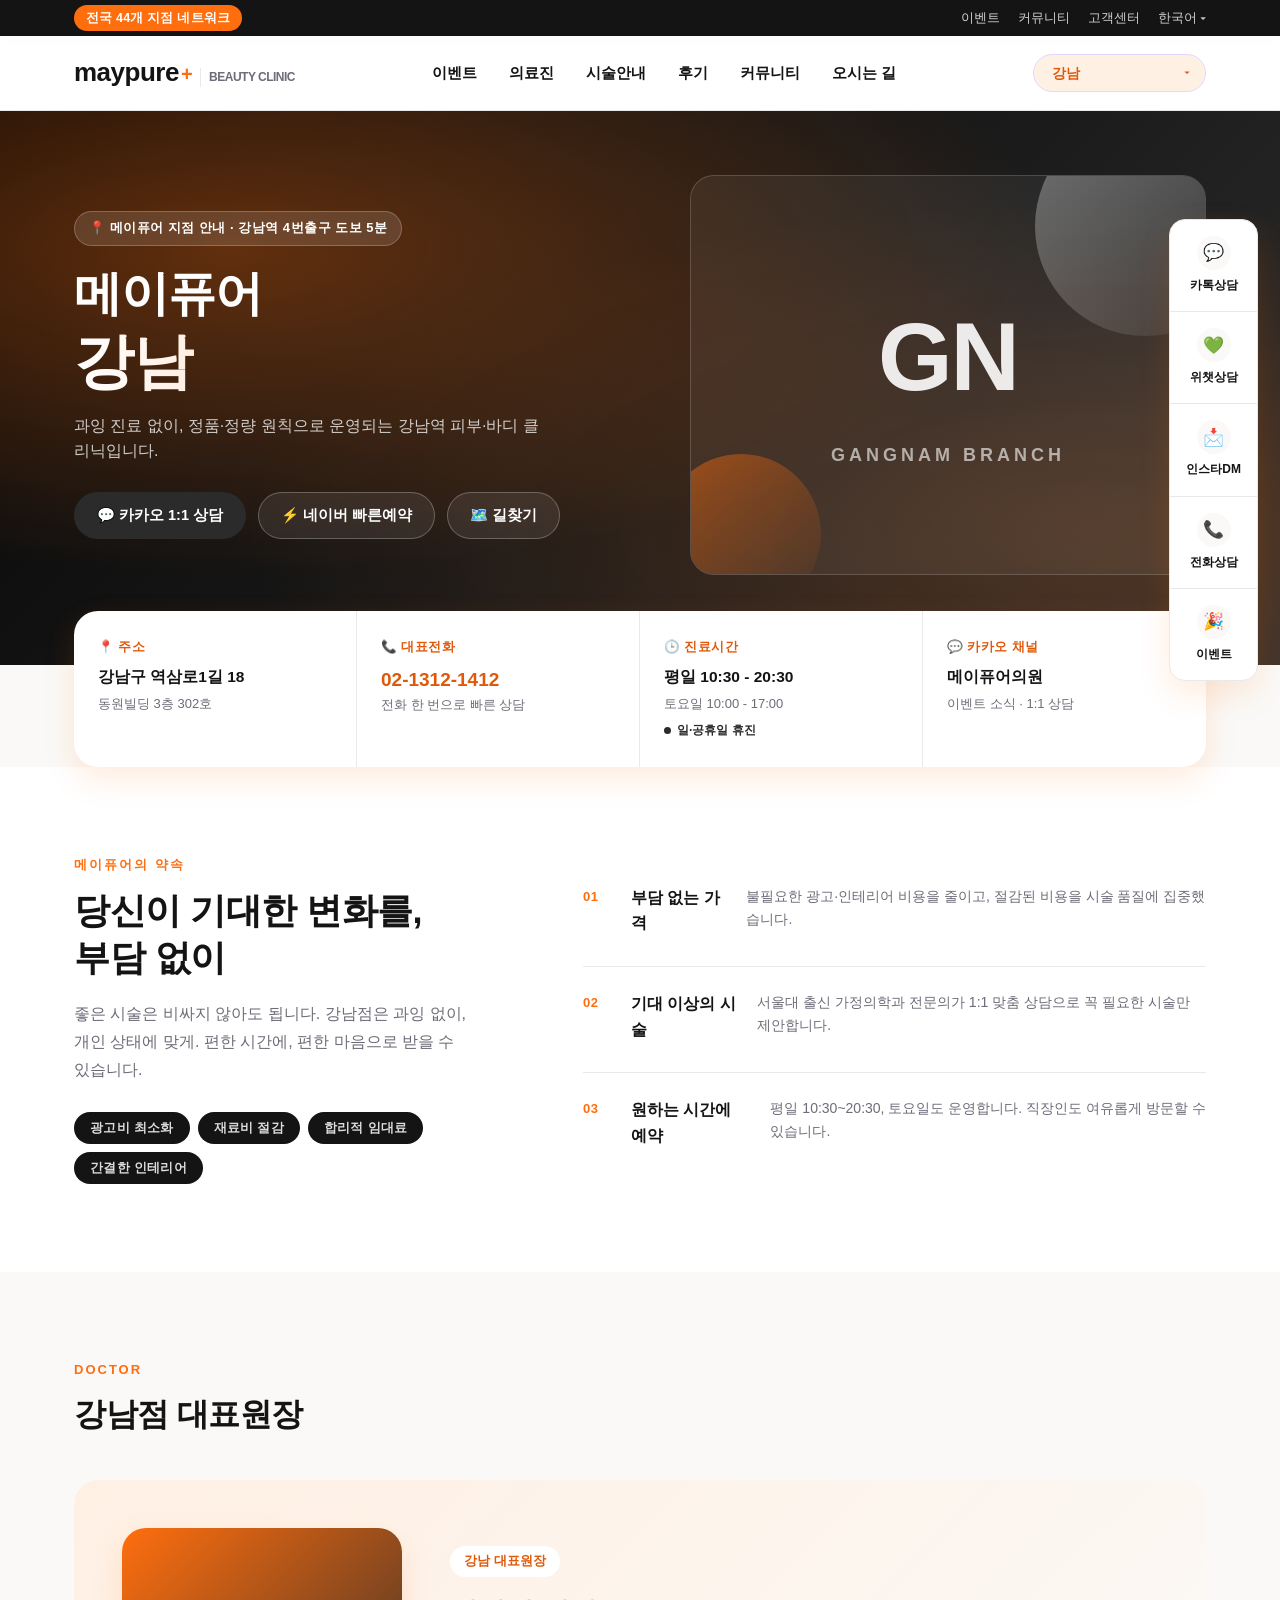
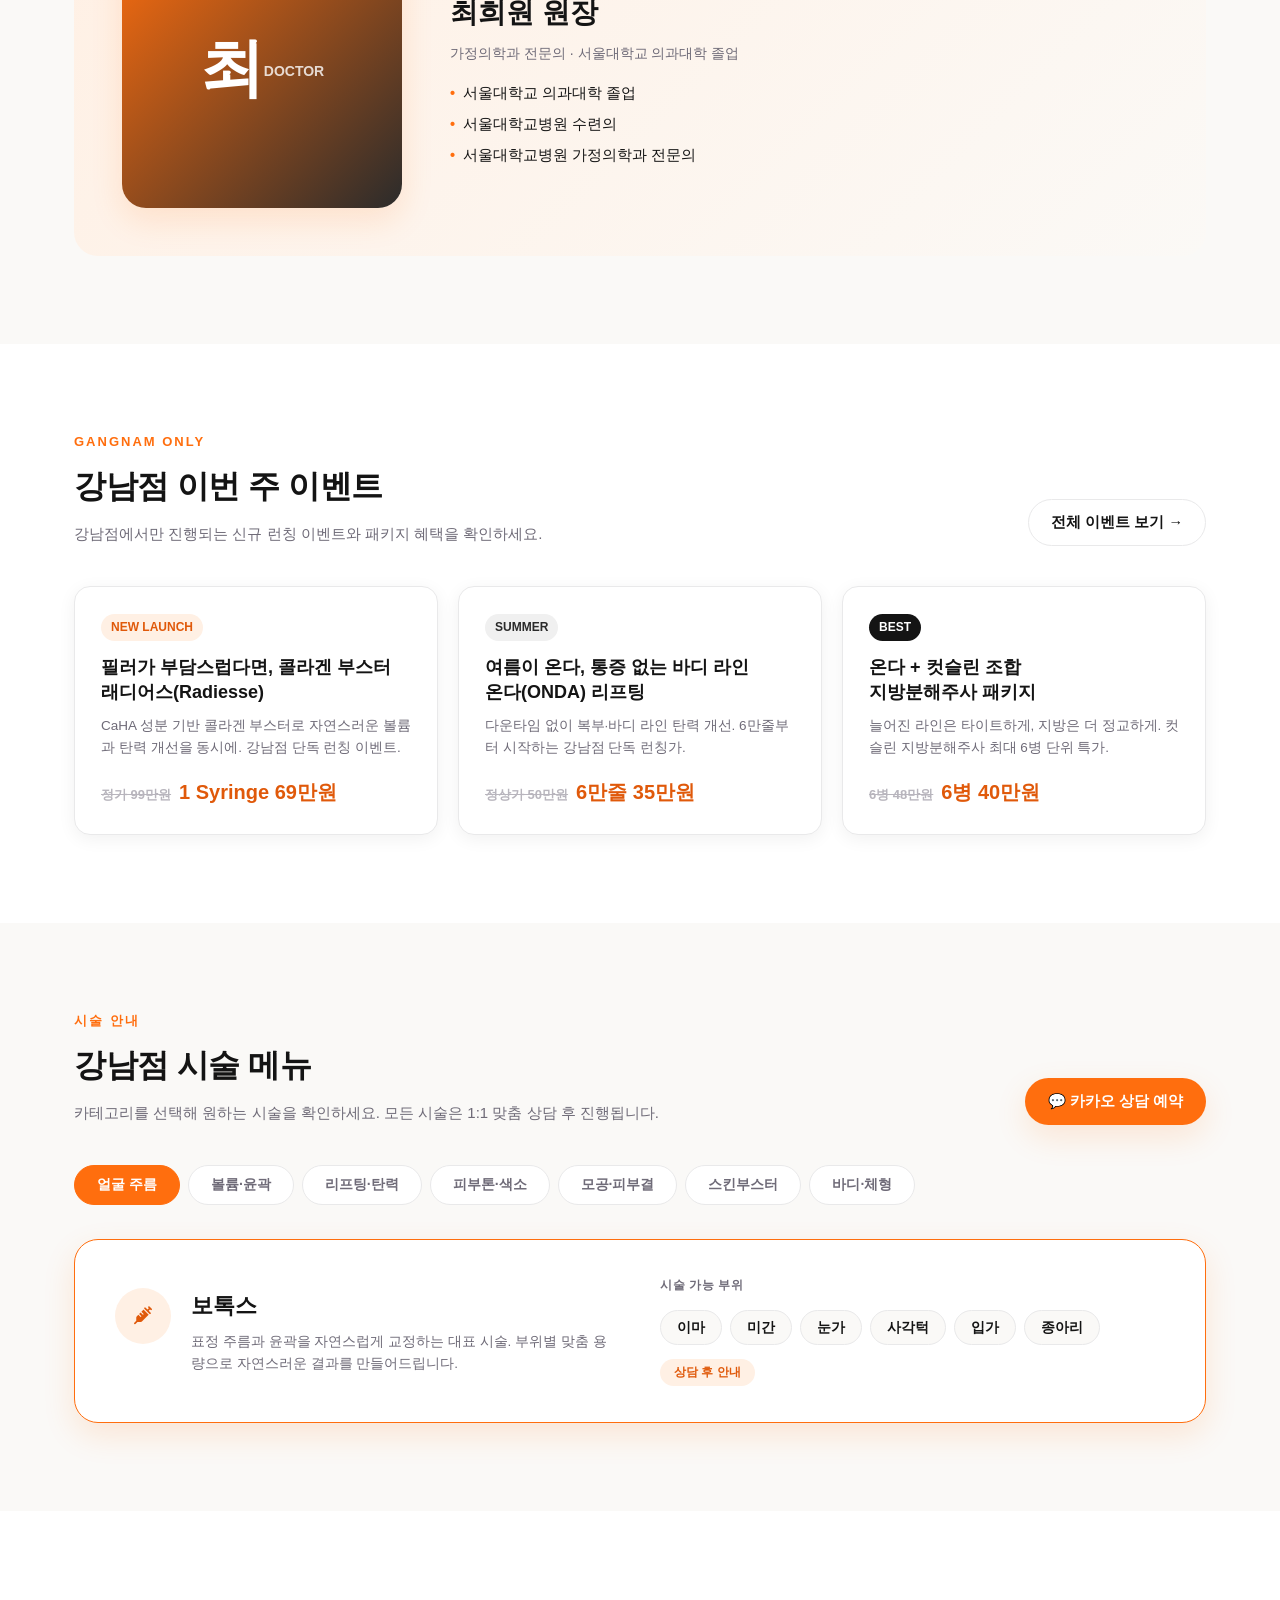
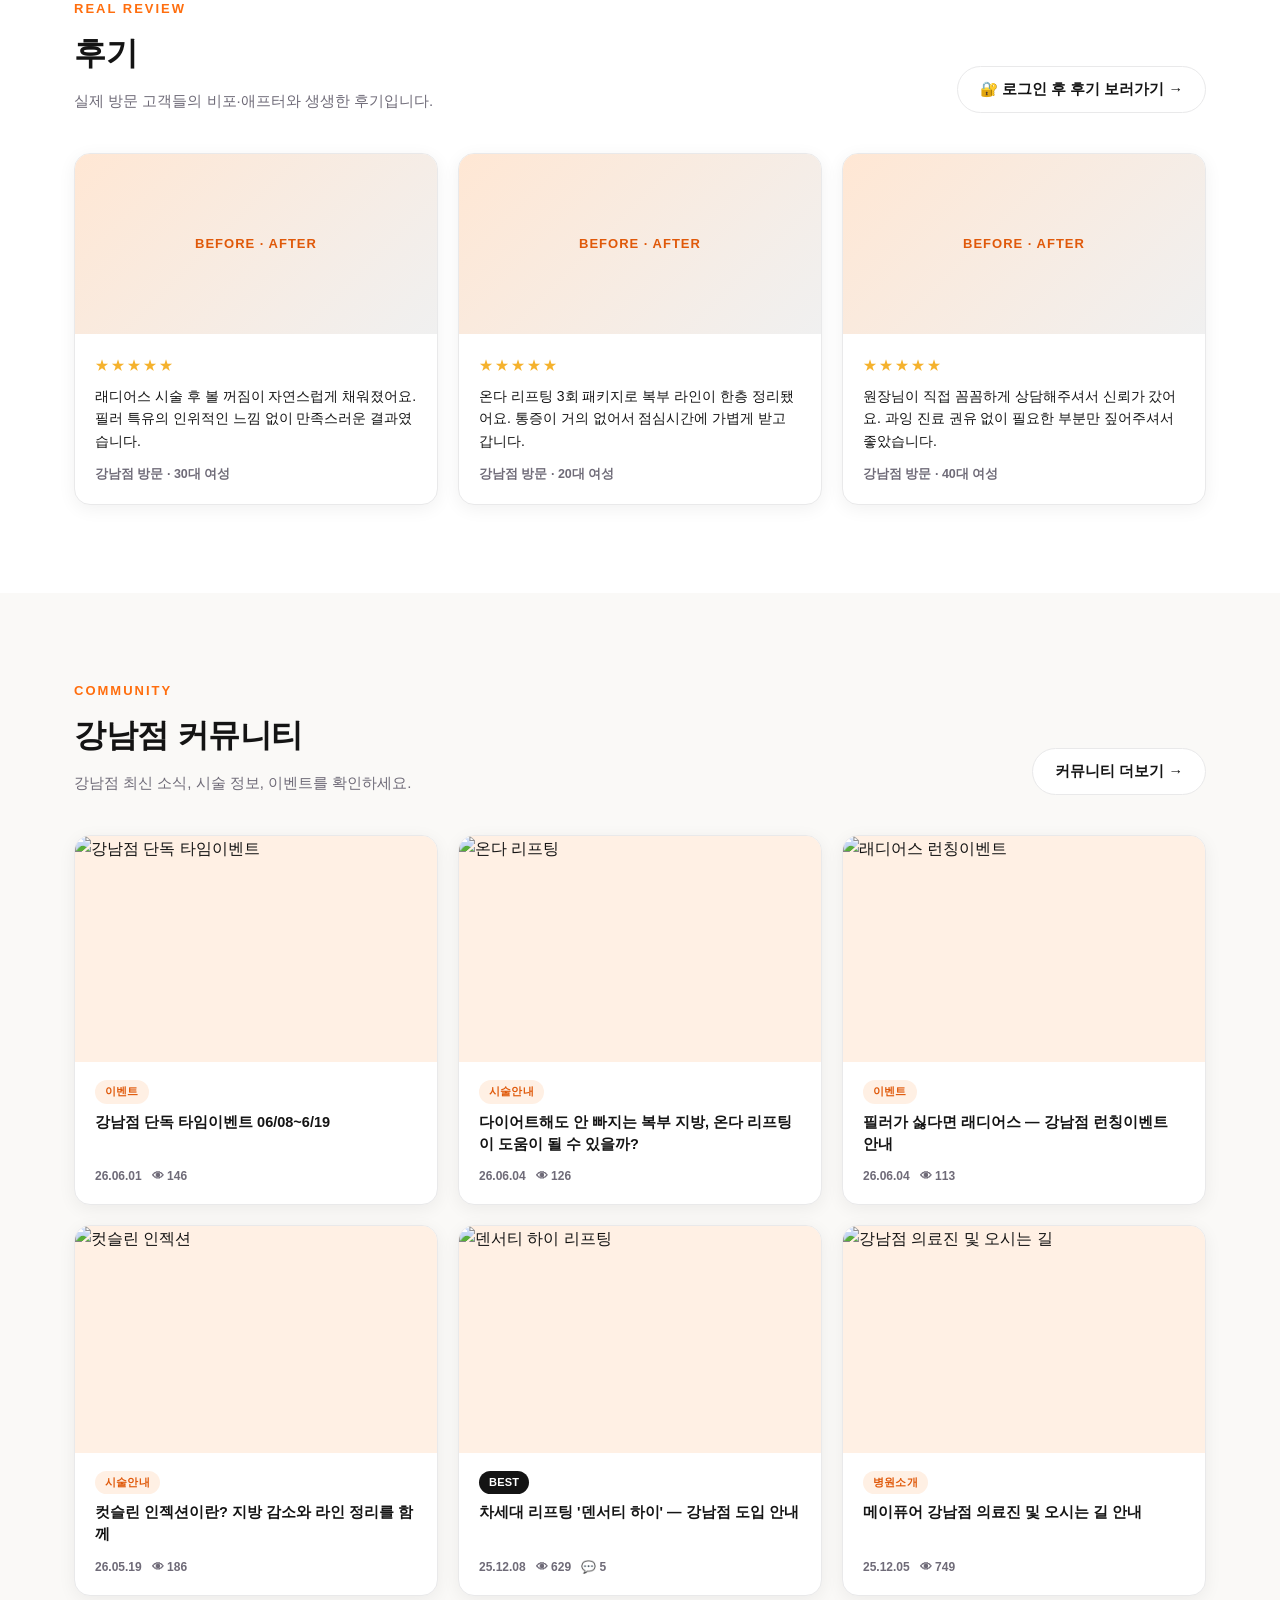
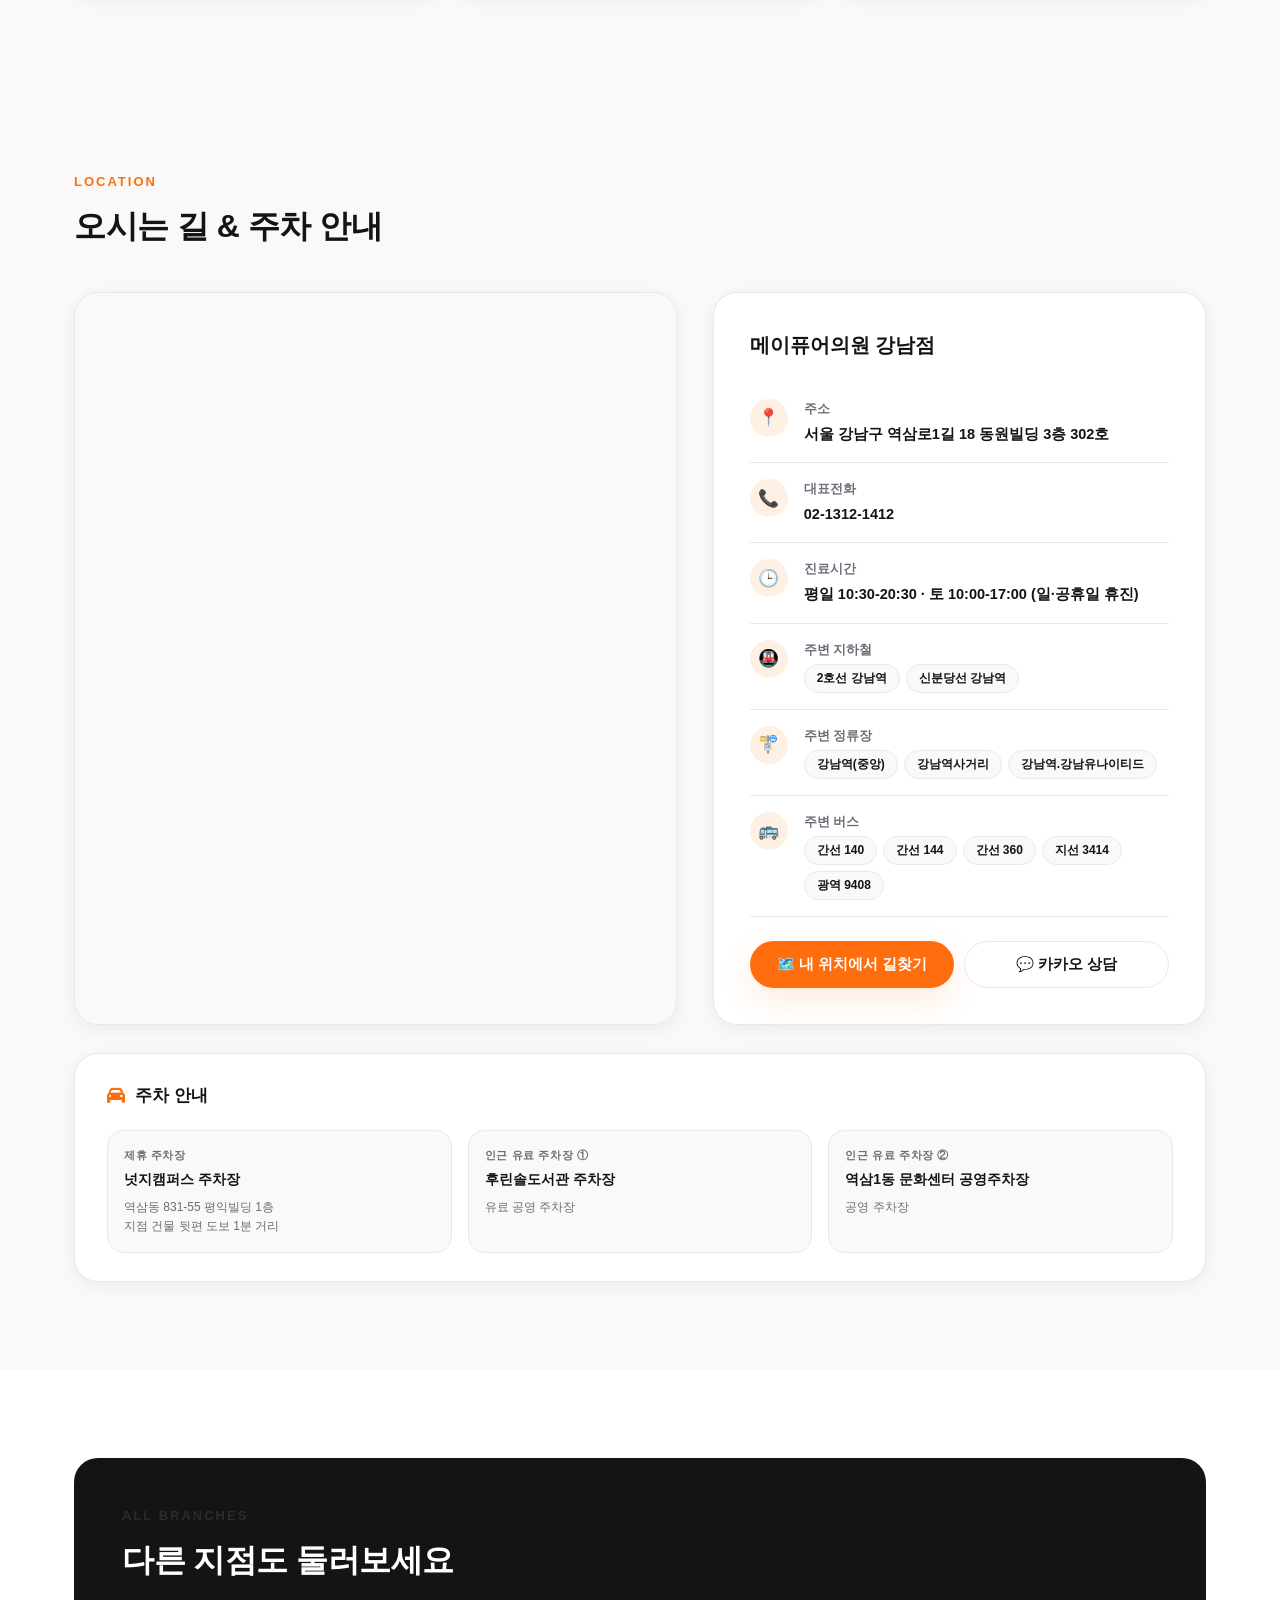
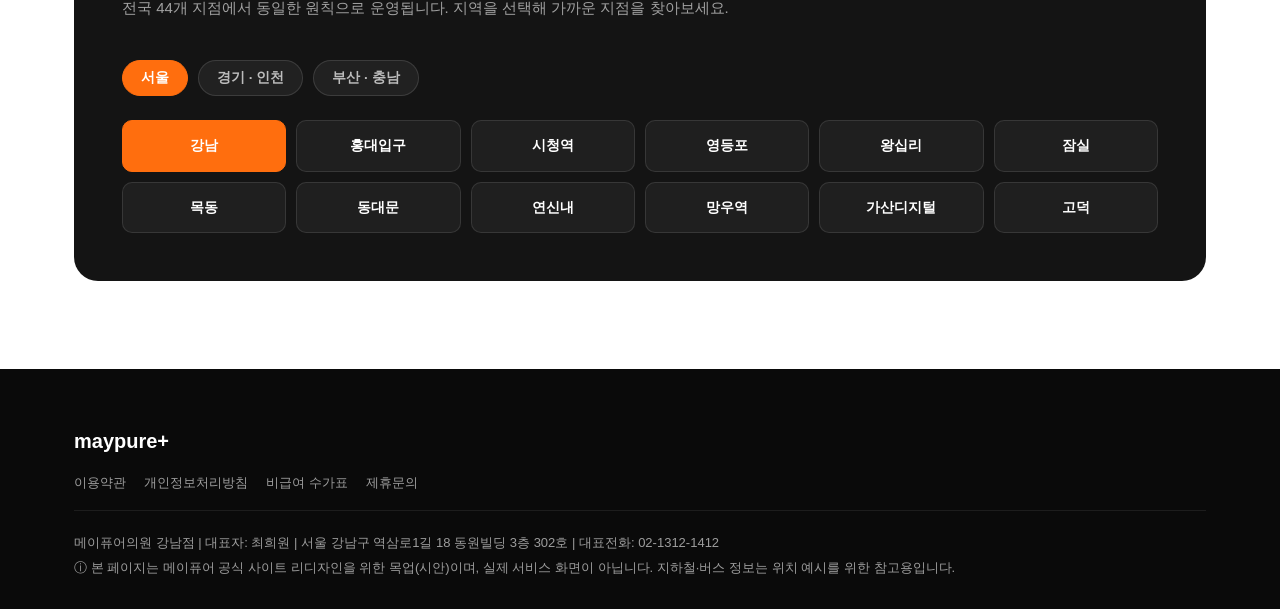
==== commit ef36ff3f: "Remove parking notice text" ====
--- a/gangnam_v4.html
+++ b/gangnam_v4.html
@@ -654,10 +654,6 @@
           <span class="parking-item-note">공영 주차장</span>
         </div>
       </div>
-      <div class="parking-notice">
-        <i class="fa-solid fa-circle-info"></i>
-        강남역 4번출구에서 도보 5분 거리로 <strong>대중교통 이용을 권장</strong>합니다. 주차 관련 문의는 방문 전 카카오 채널로 연락해 주세요.
-      </div>
     </div>
 
   </div>
--- a/styles.css
+++ b/styles.css
@@ -338,6 +338,8 @@
   .branch-chip-grid{ grid-template-columns: repeat(3,1fr); }
   nav.main-nav{ display:none; }
   .side-fab{ display:none; }
+  .mobile-cta{ display:flex; position:fixed; bottom:0; left:0; right:0; z-index:200; background:#fff; border-top:1px solid var(--c-line); padding:12px 16px; gap:10px; box-shadow: 0 -4px 20px rgba(0,0,0,.06); }
+  body{ padding-bottom:70px; }
 }
 
 @media (max-width: 640px){
@@ -347,9 +349,10 @@
   .hero h1{ font-size:34px; }
   .hero h1 .branch-name{ font-size:44px; }
   .quick-info{ margin-top:-30px; }
-  .quick-info .grid{ grid-template-columns: 1fr 1fr; }
-  .quick-info .item{ border-bottom:1px solid var(--c-line); }
+  .quick-info .grid{ grid-template-columns: 1fr; }
+  .quick-info .item{ border-bottom:1px solid var(--c-line); border-right:none; }
   .events-grid, .review-grid, .community-grid{ grid-template-columns: 1fr; }
+  footer .flinks{ flex-wrap:wrap; gap:12px; }
   .tx-grid, .concern-grid{ grid-template-columns: repeat(2,1fr); }
   .concern-card .concern-desc{ min-height:auto; }
   .branch-chip-grid{ grid-template-columns: repeat(2,1fr); }
